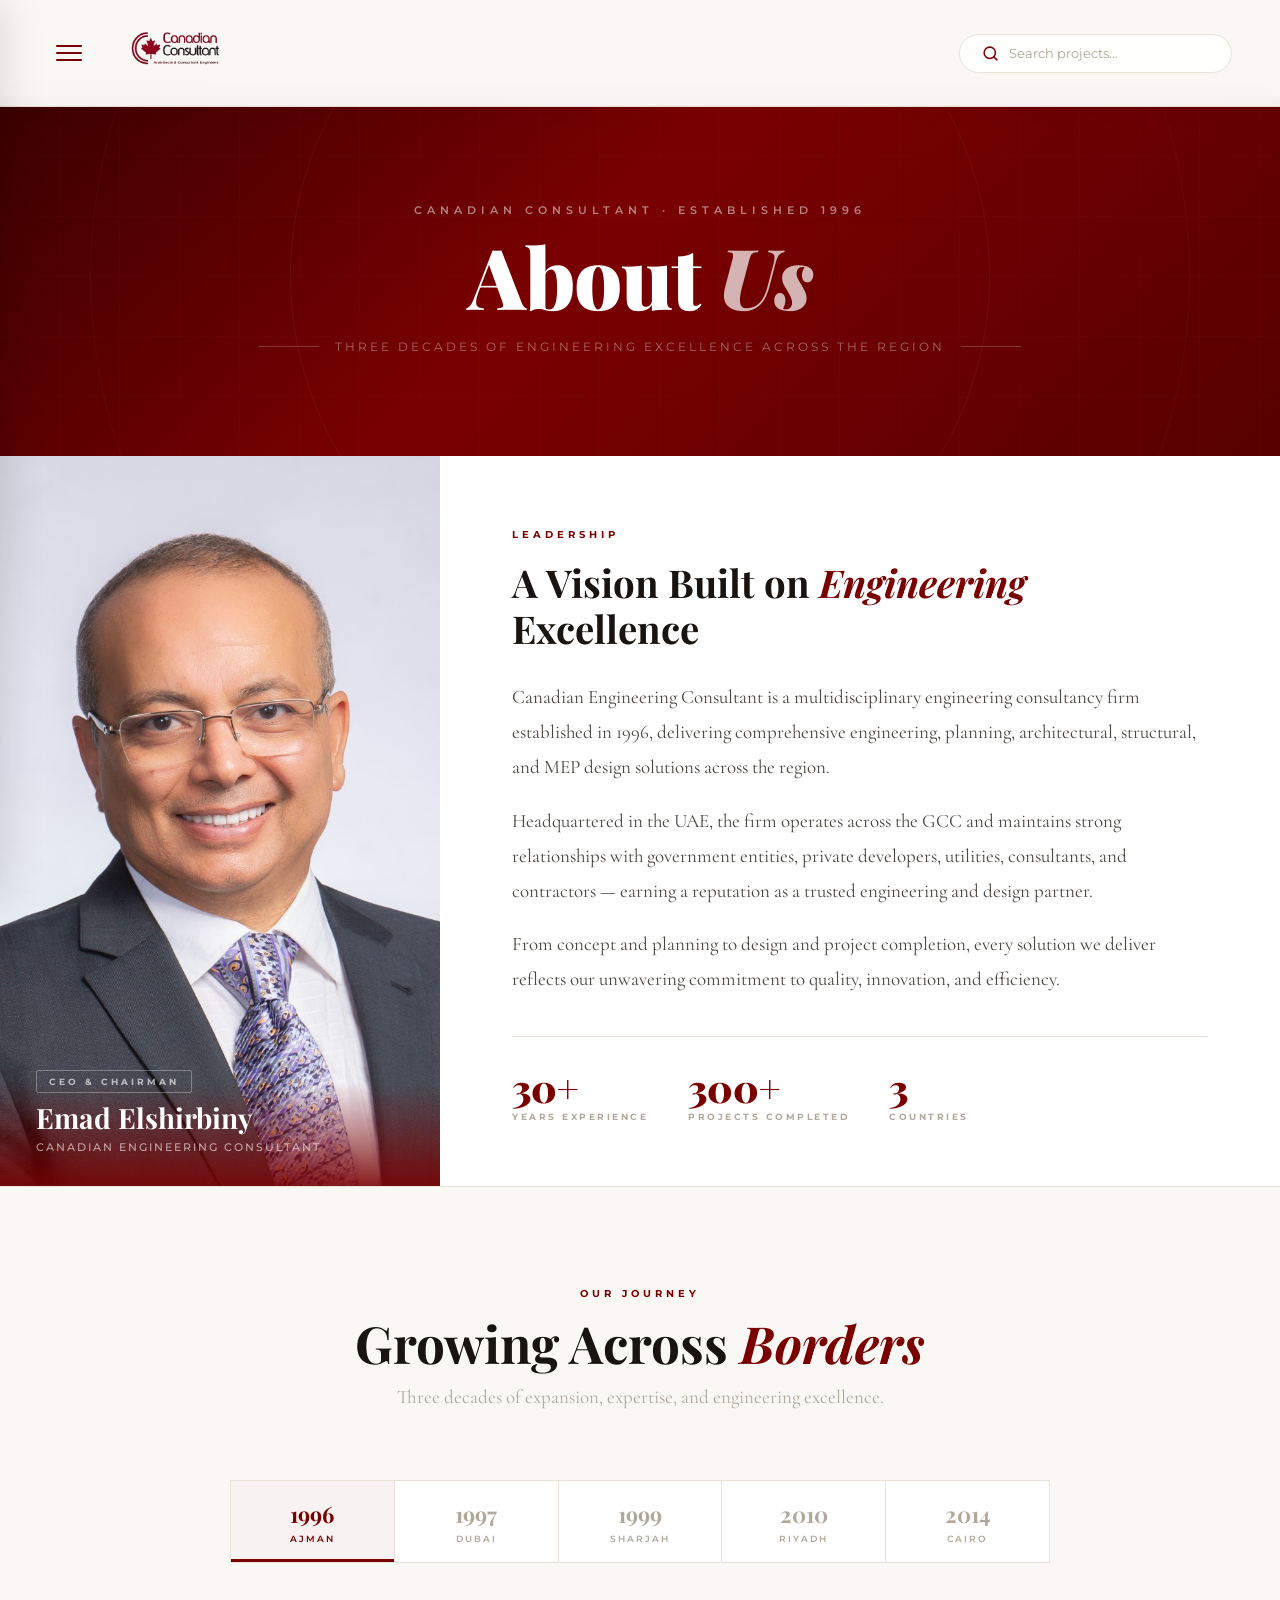
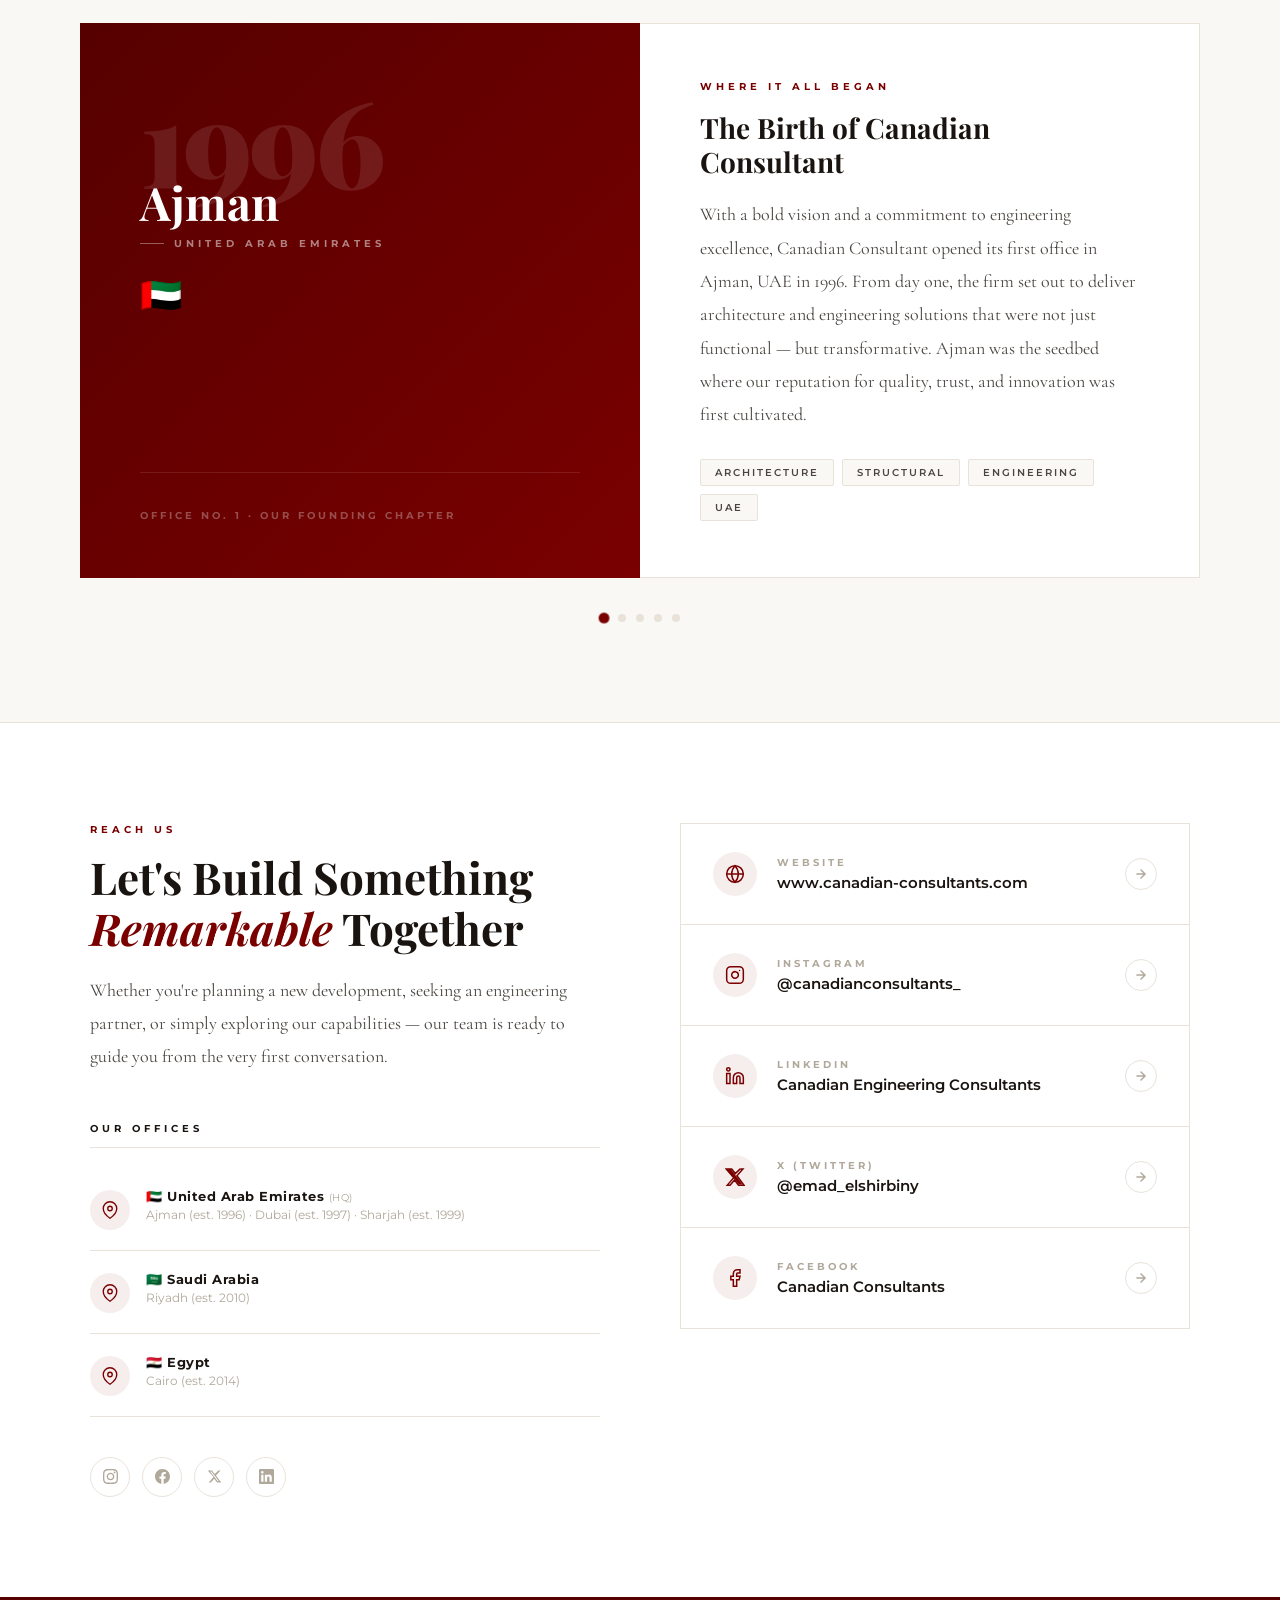
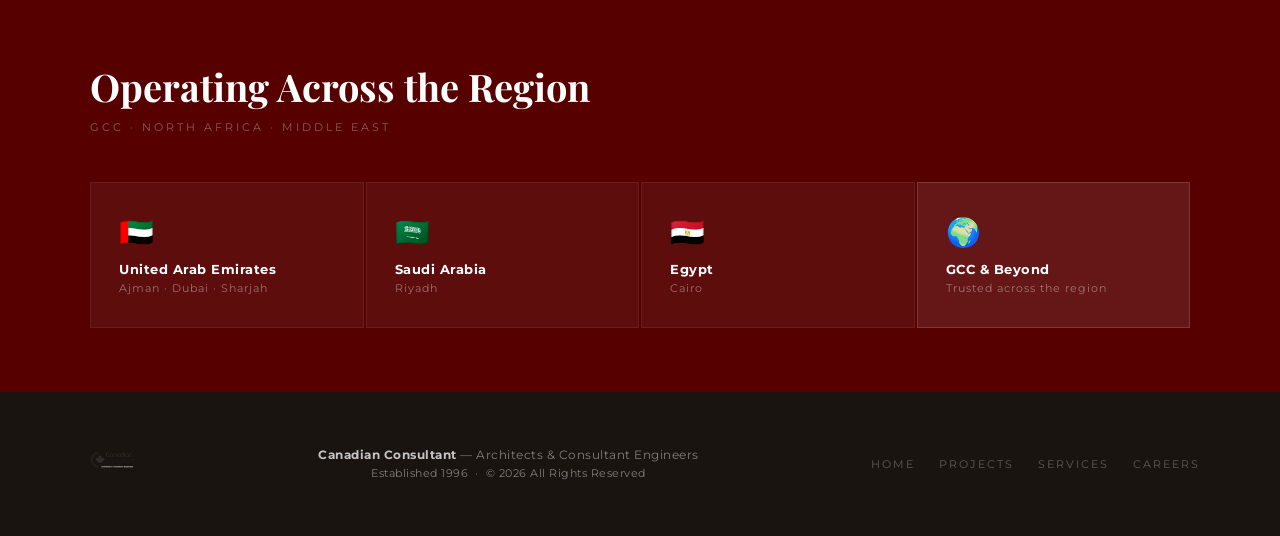
==== about-us.html @ 8f72e314 "Add files via upload" ====
<!DOCTYPE html>
<html lang="en">
<head>
  <meta charset="UTF-8">
  <meta name="viewport" content="width=device-width, initial-scale=1.0">
  <title>About Us – Canadian Consultant</title>
  <link rel="icon" type="image/png" href="images/logo.png">
  <link href="https://fonts.googleapis.com/css2?family=Playfair+Display:ital,wght@0,400;0,600;0,700;0,900;1,400;1,700&family=Cormorant+Garamond:wght@300;400;500;600&family=Montserrat:wght@300;400;500;600;700&display=swap" rel="stylesheet">
  <link rel="stylesheet" href="css/about-us.css">
</head>
<body>

<!-- SIDEBAR OVERLAY -->
<div class="sidebar-overlay" id="sidebarOverlay" onclick="closeSidebar()"></div>

<!-- SIDEBAR -->
<aside class="sidebar" id="sidebar">
  <ul class="sidebar-menu">
    <li><a href="#">Home <svg viewBox="0 0 24 24"><path d="M5 12h14M12 5l7 7-7 7"/></svg></a></li>
    <li><a href="https://www.canadian-consultants.com/about-us" target="_blank" rel="noopener">About Us <svg viewBox="0 0 24 24"><path d="M5 12h14M12 5l7 7-7 7"/></svg></a></li>
    <li><a href="https://www.canadian-consultants.com/meet-our-heroes" target="_blank" rel="noopener">Meet Our Heroes <svg viewBox="0 0 24 24"><path d="M5 12h14M12 5l7 7-7 7"/></svg></a></li>
    <li><a href="https://www.canadian-consultants.com/projects" target="_blank" rel="noopener">Projects <svg viewBox="0 0 24 24"><path d="M5 12h14M12 5l7 7-7 7"/></svg></a></li>
    <li><a href="https://www.canadian-consultants.com/services" target="_blank" rel="noopener">Services <svg viewBox="0 0 24 24"><path d="M5 12h14M12 5l7 7-7 7"/></svg></a></li>
    <li><a href="#" class="active">Contact Us <svg viewBox="0 0 24 24"><path d="M5 12h14M12 5l7 7-7 7"/></svg></a></li>
    <li><a href="https://www.canadian-consultants.com/careers" target="_blank" rel="noopener">Careers <svg viewBox="0 0 24 24"><path d="M5 12h14M12 5l7 7-7 7"/></svg></a></li>
  </ul>
  <div class="sidebar-logo">
    <img src="images/logo.png" alt="Canadian Consultant">
  </div>
</aside>

<!-- NAV -->
<nav>
  <div class="nav-left">
    <button class="menu-btn" id="menuBtn" onclick="toggleSidebar()" aria-label="Open menu">
      <span></span><span></span><span></span>
    </button>
    <div class="nav-logo">
      <img src="images/logo.png" alt="Canadian Consultant">
    </div>
  </div>
  <div class="nav-search">
    <svg viewBox="0 0 24 24" stroke-linejoin="round">
      <circle cx="11" cy="11" r="8"/><path d="m21 21-4.35-4.35"/>
    </svg>
    <input type="text" placeholder="Search projects...">
  </div>
</nav>

<!-- HERO -->
<section class="page-hero">
  <div class="page-hero-bg"></div>
  <div class="hero-grid"></div>
  <div class="page-hero-content">
    <span class="hero-eyebrow">Canadian Consultant · Established 1996</span>
    <h1 class="hero-title">About <em>Us</em></h1>
    <div class="hero-rule">
      <span></span>
      <p>Three decades of engineering excellence across the region</p>
      <span></span>
    </div>
  </div>
</section>

<!-- CEO SECTION -->
<section class="ceo-section">
  <div class="ceo-photo-wrap">
    <img src="images/ceo.jpg" alt="Emad Elshirbiny – CEO & Chairman">
    <div class="ceo-photo-overlay">
      <div class="ceo-badge">CEO &amp; Chairman</div>
      <div class="ceo-photo-name">Emad Elshirbiny</div>
      <div class="ceo-photo-role">Canadian Engineering Consultant</div>
    </div>
  </div>
  <div class="ceo-content reveal">
    <span class="section-tag">Leadership</span>
    <h2 class="ceo-heading">A Vision Built on <em>Engineering</em> Excellence</h2>
    <div class="ceo-body">
      <p>Canadian Engineering Consultant is a multidisciplinary engineering consultancy firm established in 1996, delivering comprehensive engineering, planning, architectural, structural, and MEP design solutions across the region.</p>
      <p>Headquartered in the UAE, the firm operates across the GCC and maintains strong relationships with government entities, private developers, utilities, consultants, and contractors — earning a reputation as a trusted engineering and design partner.</p>
      <p>From concept and planning to design and project completion, every solution we deliver reflects our unwavering commitment to quality, innovation, and efficiency.</p>
    </div>
    <div class="ceo-stats">
      <div class="ceo-stat">
        <div class="ceo-stat-num">30+</div>
        <div class="ceo-stat-lbl">Years Experience</div>
      </div>
      <div class="ceo-stat">
        <div class="ceo-stat-num">300+</div>
        <div class="ceo-stat-lbl">Projects Completed</div>
      </div>
      <div class="ceo-stat">
        <div class="ceo-stat-num">3</div>
        <div class="ceo-stat-lbl">Countries</div>
      </div>
    </div>
  </div>
</section>

<!-- TIMELINE -->
<section class="timeline-section">
  <div class="timeline-header reveal">
    <span class="timeline-tag">Our Journey</span>
    <h2 class="timeline-title">Growing Across <em>Borders</em></h2>
    <p class="timeline-sub">Three decades of expansion, expertise, and engineering excellence.</p>
  </div>

  <div class="timeline-tabs reveal">
    <button class="tl-tab active" onclick="switchTab(0)">
      1996<span class="tl-tab-city">Ajman</span>
    </button>
    <button class="tl-tab" onclick="switchTab(1)">
      1997<span class="tl-tab-city">Dubai</span>
    </button>
    <button class="tl-tab" onclick="switchTab(2)">
      1999<span class="tl-tab-city">Sharjah</span>
    </button>
    <button class="tl-tab" onclick="switchTab(3)">
      2010<span class="tl-tab-city">Riyadh</span>
    </button>
    <button class="tl-tab" onclick="switchTab(4)">
      2014<span class="tl-tab-city">Cairo</span>
    </button>
  </div>

  <div class="tl-panels">

    <!-- 1996 Ajman -->
    <div class="tl-panel active">
      <div class="tl-panel-left">
        <div class="tl-year-big">1996</div>
        <div class="tl-city-name">Ajman</div>
        <div class="tl-country-tag">United Arab Emirates</div>
        <div class="tl-flag">🇦🇪</div>
        <div class="tl-milestone">Office No. 1 · Our Founding Chapter</div>
      </div>
      <div class="tl-panel-right">
        <div class="tl-event-label">Where It All Began</div>
        <div class="tl-event-title">The Birth of Canadian Consultant</div>
        <div class="tl-event-body">With a bold vision and a commitment to engineering excellence, Canadian Consultant opened its first office in Ajman, UAE in 1996. From day one, the firm set out to deliver architecture and engineering solutions that were not just functional — but transformative. Ajman was the seedbed where our reputation for quality, trust, and innovation was first cultivated.</div>
        <div class="tl-chips">
          <span class="tl-chip">Architecture</span>
          <span class="tl-chip">Structural</span>
          <span class="tl-chip">Engineering</span>
          <span class="tl-chip">UAE</span>
        </div>
      </div>
    </div>

    <!-- 1997 Dubai -->
    <div class="tl-panel">
      <div class="tl-panel-left">
        <div class="tl-year-big">1997</div>
        <div class="tl-city-name">Dubai</div>
        <div class="tl-country-tag">United Arab Emirates</div>
        <div class="tl-flag">🇦🇪</div>
        <div class="tl-milestone">Office No. 2 · The Global Stage</div>
      </div>
      <div class="tl-panel-right">
        <div class="tl-event-label">First Expansion</div>
        <div class="tl-event-title">Stepping into the World's Most Ambitious City</div>
        <div class="tl-event-body">Just one year after our founding, Canadian Consultant established a presence in Dubai — the most dynamic and fastest-growing city in the world. This strategic move placed us at the heart of the UAE's construction boom, allowing us to take on landmark projects and forge partnerships with the region's leading developers and government authorities.</div>
        <div class="tl-chips">
          <span class="tl-chip">MEP Design</span>
          <span class="tl-chip">Urban Planning</span>
          <span class="tl-chip">Development</span>
        </div>
      </div>
    </div>

    <!-- 1999 Sharjah -->
    <div class="tl-panel">
      <div class="tl-panel-left">
        <div class="tl-year-big">1999</div>
        <div class="tl-city-name">Sharjah</div>
        <div class="tl-country-tag">United Arab Emirates</div>
        <div class="tl-flag">🇦🇪</div>
        <div class="tl-milestone">Office No. 3 · The Cultural Capital</div>
      </div>
      <div class="tl-panel-right">
        <div class="tl-event-label">Deepening UAE Roots</div>
        <div class="tl-event-title">Completing Our UAE Triangle</div>
        <div class="tl-event-body">With our Sharjah office, Canadian Consultant completed a powerful footprint across the three core UAE emirates. Known as the cultural capital of the Arab world, Sharjah gave us access to a diverse portfolio of civic, cultural, and residential projects. Our three UAE offices worked in synergy, creating an integrated network capable of handling projects of any scale.</div>
        <div class="tl-chips">
          <span class="tl-chip">Civic Projects</span>
          <span class="tl-chip">Residential</span>
          <span class="tl-chip">Cultural</span>
        </div>
      </div>
    </div>

    <!-- 2010 Riyadh -->
    <div class="tl-panel">
      <div class="tl-panel-left">
        <div class="tl-year-big">2010</div>
        <div class="tl-city-name">Riyadh</div>
        <div class="tl-country-tag">Saudi Arabia</div>
        <div class="tl-flag">🇸🇦</div>
        <div class="tl-milestone">Office No. 4 · The GCC Leap</div>
      </div>
      <div class="tl-panel-right">
        <div class="tl-event-label">Regional Expansion</div>
        <div class="tl-event-title">Taking Our Expertise to the Kingdom</div>
        <div class="tl-event-body">After over a decade of proven excellence in the UAE, Canadian Consultant expanded into the Kingdom of Saudi Arabia with an office in Riyadh. Saudi Arabia's Vision 2030 and its extraordinary infrastructure investment created the ideal environment for our expertise. Our Riyadh office became a hub for large-scale masterplanning, government facilities, and mixed-use developments across the Kingdom.</div>
        <div class="tl-chips">
          <span class="tl-chip">Masterplanning</span>
          <span class="tl-chip">Government</span>
          <span class="tl-chip">Vision 2030</span>
          <span class="tl-chip">KSA</span>
        </div>
      </div>
    </div>

    <!-- 2014 Cairo -->
    <div class="tl-panel">
      <div class="tl-panel-left">
        <div class="tl-year-big">2014</div>
        <div class="tl-city-name">Cairo</div>
        <div class="tl-country-tag">Egypt</div>
        <div class="tl-flag">🇪🇬</div>
        <div class="tl-milestone">Office No. 5 · North Africa</div>
      </div>
      <div class="tl-panel-right">
        <div class="tl-event-label">Crossing into North Africa</div>
        <div class="tl-event-title">Bringing World-Class Engineering to Cairo</div>
        <div class="tl-event-body">Our Cairo office marked a significant milestone — Canadian Consultant's first presence outside the GCC. Egypt, with its rich heritage and rapidly modernising economy, offered exciting opportunities across housing, infrastructure, and mixed-use development. Cairo connected us to a talented pool of engineers and architects, strengthening our capacity and enriching the diversity of our creative output.</div>
        <div class="tl-chips">
          <span class="tl-chip">Infrastructure</span>
          <span class="tl-chip">Housing</span>
          <span class="tl-chip">Mixed-Use</span>
          <span class="tl-chip">Egypt</span>
        </div>
      </div>
    </div>

  </div>

  <div class="tl-nav">
    <button class="tl-dot active" onclick="switchTab(0)" aria-label="1996 Ajman"></button>
    <button class="tl-dot" onclick="switchTab(1)" aria-label="1997 Dubai"></button>
    <button class="tl-dot" onclick="switchTab(2)" aria-label="1999 Sharjah"></button>
    <button class="tl-dot" onclick="switchTab(3)" aria-label="2010 Riyadh"></button>
    <button class="tl-dot" onclick="switchTab(4)" aria-label="2014 Cairo"></button>
  </div>
</section>

<!-- CONTACT SECTION -->
<section class="contact-section">
  <div class="contact-inner">

    <div class="contact-info reveal">
      <span class="contact-tag">Reach Us</span>
      <h2 class="contact-heading">Let's Build Something <em>Remarkable</em> Together</h2>
      <p class="contact-intro">Whether you're planning a new development, seeking an engineering partner, or simply exploring our capabilities — our team is ready to guide you from the very first conversation.</p>

      <div class="offices-title">Our Offices</div>

      <div class="office-item">
        <div class="office-icon">
          <svg viewBox="0 0 24 24"><path d="M21 10c0 7-9 13-9 13s-9-6-9-13a9 9 0 0 1 18 0z"/><circle cx="12" cy="10" r="3"/></svg>
        </div>
        <div>
          <div class="office-country">🇦🇪 United Arab Emirates <span style="font-size:10px;color:var(--gray-mid);font-weight:400;">(HQ)</span></div>
          <div class="office-cities">Ajman (est. 1996) · Dubai (est. 1997) · Sharjah (est. 1999)</div>
        </div>
      </div>

      <div class="office-item">
        <div class="office-icon">
          <svg viewBox="0 0 24 24"><path d="M21 10c0 7-9 13-9 13s-9-6-9-13a9 9 0 0 1 18 0z"/><circle cx="12" cy="10" r="3"/></svg>
        </div>
        <div>
          <div class="office-country">🇸🇦 Saudi Arabia</div>
          <div class="office-cities">Riyadh (est. 2010)</div>
        </div>
      </div>

      <div class="office-item">
        <div class="office-icon">
          <svg viewBox="0 0 24 24"><path d="M21 10c0 7-9 13-9 13s-9-6-9-13a9 9 0 0 1 18 0z"/><circle cx="12" cy="10" r="3"/></svg>
        </div>
        <div>
          <div class="office-country">🇪🇬 Egypt</div>
          <div class="office-cities">Cairo (est. 2014)</div>
        </div>
      </div>

      <div class="contact-socials">
        <a class="soc-btn" href="https://www.instagram.com/canadianconsultants_" target="_blank" rel="noopener" aria-label="Instagram">
          <svg viewBox="0 0 24 24"><path d="M12 2.163c3.204 0 3.584.012 4.85.07 3.252.148 4.771 1.691 4.919 4.919.058 1.265.069 1.645.069 4.849 0 3.205-.012 3.584-.069 4.849-.149 3.225-1.664 4.771-4.919 4.919-1.266.058-1.644.07-4.85.07-3.204 0-3.584-.012-4.849-.07-3.26-.149-4.771-1.699-4.919-4.92-.058-1.265-.07-1.644-.07-4.849 0-3.204.013-3.583.07-4.849.149-3.227 1.664-4.771 4.919-4.919 1.266-.057 1.645-.069 4.849-.069zm0-2.163c-3.259 0-3.667.014-4.947.072-4.358.2-6.78 2.618-6.98 6.98-.059 1.281-.073 1.689-.073 4.948 0 3.259.014 3.668.072 4.948.2 4.358 2.618 6.78 6.98 6.98 1.281.058 1.689.072 4.948.072 3.259 0 3.668-.014 4.948-.072 4.354-.2 6.782-2.618 6.979-6.98.059-1.28.073-1.689.073-4.948 0-3.259-.014-3.667-.072-4.947-.196-4.354-2.617-6.78-6.979-6.98-1.281-.059-1.69-.073-4.949-.073zm0 5.838c-3.403 0-6.162 2.759-6.162 6.162s2.759 6.163 6.162 6.163 6.162-2.759 6.162-6.163c0-3.403-2.759-6.162-6.162-6.162zm0 10.162c-2.209 0-4-1.79-4-4 0-2.209 1.791-4 4-4s4 1.791 4 4c0 2.21-1.791 4-4 4zm6.406-11.845c-.796 0-1.441.645-1.441 1.44s.645 1.44 1.441 1.44c.795 0 1.439-.645 1.439-1.44s-.644-1.44-1.439-1.44z"/></svg>
        </a>
        <a class="soc-btn" href="https://www.facebook.com/share/1GUWWhjhip/" target="_blank" rel="noopener" aria-label="Facebook">
          <svg viewBox="0 0 24 24"><path d="M24 12.073c0-6.627-5.373-12-12-12s-12 5.373-12 12c0 5.99 4.388 10.954 10.125 11.854v-8.385H7.078v-3.47h3.047V9.43c0-3.007 1.792-4.669 4.533-4.669 1.312 0 2.686.235 2.686.235v2.953H15.83c-1.491 0-1.956.925-1.956 1.874v2.25h3.328l-.532 3.47h-2.796v8.385C19.612 23.027 24 18.062 24 12.073z"/></svg>
        </a>
        <a class="soc-btn" href="https://x.com/emad_elshirbiny" target="_blank" rel="noopener" aria-label="X">
          <svg viewBox="0 0 24 24"><path d="M18.244 2.25h3.308l-7.227 8.26 8.502 11.24H16.17l-4.714-6.231-5.401 6.231H2.744l7.73-8.835L1.254 2.25H8.08l4.26 5.632 5.905-5.632zm-1.161 17.52h1.833L7.084 4.126H5.117z"/></svg>
        </a>
        <a class="soc-btn" href="https://www.linkedin.com/company/canadian-engineering-consultants" target="_blank" rel="noopener" aria-label="LinkedIn">
          <svg viewBox="0 0 24 24"><path d="M20.447 20.452h-3.554v-5.569c0-1.328-.027-3.037-1.852-3.037-1.853 0-2.136 1.445-2.136 2.939v5.667H9.351V9h3.414v1.561h.046c.477-.9 1.637-1.85 3.37-1.85 3.601 0 4.267 2.37 4.267 5.455v6.286zM5.337 7.433c-1.144 0-2.063-.926-2.063-2.065 0-1.138.92-2.063 2.063-2.063 1.14 0 2.064.925 2.064 2.063 0 1.139-.925 2.065-2.064 2.065zm1.782 13.019H3.555V9h3.564v11.452zM22.225 0H1.771C.792 0 0 .774 0 1.729v20.542C0 23.227.792 24 1.771 24h20.451C23.2 24 24 23.227 24 22.271V1.729C24 .774 23.2 0 22.222 0h.003z"/></svg>
        </a>
      </div>
    </div>

    <!-- Direct Contact Links -->
    <div class="reveal">
      <div class="contact-direct">
        <a class="direct-item" href="https://www.canadian-consultants.com" target="_blank" rel="noopener">
          <div class="direct-icon">
            <svg viewBox="0 0 24 24"><circle cx="12" cy="12" r="10"/><path d="M2 12h20M12 2a15.3 15.3 0 0 1 4 10 15.3 15.3 0 0 1-4 10 15.3 15.3 0 0 1-4-10 15.3 15.3 0 0 1 4-10z"/></svg>
          </div>
          <div>
            <div class="direct-label">Website</div>
            <div class="direct-value">www.canadian-consultants.com</div>
          </div>
          <div class="direct-arrow"><svg viewBox="0 0 24 24"><path d="M5 12h14M12 5l7 7-7 7"/></svg></div>
        </a>
        <a class="direct-item" href="https://www.instagram.com/canadianconsultants_" target="_blank" rel="noopener">
          <div class="direct-icon">
            <svg viewBox="0 0 24 24"><rect x="2" y="2" width="20" height="20" rx="5" ry="5"/><path d="M16 11.37A4 4 0 1 1 12.63 8 4 4 0 0 1 16 11.37z"/><line x1="17.5" y1="6.5" x2="17.51" y2="6.5"/></svg>
          </div>
          <div>
            <div class="direct-label">Instagram</div>
            <div class="direct-value">@canadianconsultants_</div>
          </div>
          <div class="direct-arrow"><svg viewBox="0 0 24 24"><path d="M5 12h14M12 5l7 7-7 7"/></svg></div>
        </a>
        <a class="direct-item" href="https://www.linkedin.com/company/canadian-engineering-consultants" target="_blank" rel="noopener">
          <div class="direct-icon">
            <svg viewBox="0 0 24 24"><path d="M16 8a6 6 0 0 1 6 6v7h-4v-7a2 2 0 0 0-2-2 2 2 0 0 0-2 2v7h-4v-7a6 6 0 0 1 6-6z"/><rect x="2" y="9" width="4" height="12"/><circle cx="4" cy="4" r="2"/></svg>
          </div>
          <div>
            <div class="direct-label">LinkedIn</div>
            <div class="direct-value">Canadian Engineering Consultants</div>
          </div>
          <div class="direct-arrow"><svg viewBox="0 0 24 24"><path d="M5 12h14M12 5l7 7-7 7"/></svg></div>
        </a>
        <a class="direct-item" href="https://x.com/emad_elshirbiny" target="_blank" rel="noopener">
          <div class="direct-icon">
            <svg viewBox="0 0 24 24"><path d="M18.244 2.25h3.308l-7.227 8.26 8.502 11.24H16.17l-4.714-6.231-5.401 6.231H2.744l7.73-8.835L1.254 2.25H8.08l4.26 5.632 5.905-5.632zm-1.161 17.52h1.833L7.084 4.126H5.117z"/></svg>
          </div>
          <div>
            <div class="direct-label">X (Twitter)</div>
            <div class="direct-value">@emad_elshirbiny</div>
          </div>
          <div class="direct-arrow"><svg viewBox="0 0 24 24"><path d="M5 12h14M12 5l7 7-7 7"/></svg></div>
        </a>
        <a class="direct-item" href="https://www.facebook.com/share/1GUWWhjhip/" target="_blank" rel="noopener">
          <div class="direct-icon">
            <svg viewBox="0 0 24 24"><path d="M18 2h-3a5 5 0 0 0-5 5v3H7v4h3v8h4v-8h3l1-4h-4V7a1 1 0 0 1 1-1h3z"/></svg>
          </div>
          <div>
            <div class="direct-label">Facebook</div>
            <div class="direct-value">Canadian Consultants</div>
          </div>
          <div class="direct-arrow"><svg viewBox="0 0 24 24"><path d="M5 12h14M12 5l7 7-7 7"/></svg></div>
        </a>
      </div>
    </div>

  </div>
</section>

<!-- LOCATIONS BAR -->
<section class="locations-bar">
  <div class="loc-inner">
    <h3 class="loc-heading reveal">Operating Across the Region</h3>
    <p class="loc-sub reveal">GCC · North Africa · Middle East</p>
    <div class="loc-grid reveal">
      <div class="loc-card">
        <div class="loc-flag">🇦🇪</div>
        <div class="loc-country">United Arab Emirates</div>
        <div class="loc-city">Ajman · Dubai · Sharjah</div>
      </div>
      <div class="loc-card">
        <div class="loc-flag">🇸🇦</div>
        <div class="loc-country">Saudi Arabia</div>
        <div class="loc-city">Riyadh</div>
      </div>
      <div class="loc-card">
        <div class="loc-flag">🇪🇬</div>
        <div class="loc-country">Egypt</div>
        <div class="loc-city">Cairo</div>
      </div>
      <div class="loc-card" style="background:rgba(255,255,255,0.09);border-color:rgba(255,255,255,0.14);">
        <div class="loc-flag">🌍</div>
        <div class="loc-country">GCC &amp; Beyond</div>
        <div class="loc-city">Trusted across the region</div>
      </div>
    </div>
  </div>
</section>

<!-- FOOTER -->
<footer>
  <div class="footer-logo">
    <img src="images/logo.png" alt="Canadian Consultant">
  </div>
  <div class="footer-copy">
    <strong>Canadian Consultant</strong> — Architects &amp; Consultant Engineers<br>
    <span style="font-size:11px;margin-top:4px;display:block;">Established 1996 &nbsp;·&nbsp; © 2026 All Rights Reserved</span>
  </div>
  <div class="footer-links">
    <a href="#">Home</a>
    <a href="#">Projects</a>
    <a href="#">Services</a>
    <a href="#">Careers</a>
  </div>
</footer>

<script src="js/about-us.js"></script>
</body>
</html>
---- css/about-us.css ----
/* ============================================
   CANADIAN CONSULTANT — CONTACT PAGE STYLES
   ============================================ */

:root {
  --crimson: #7A0000;
  --crimson-light: #9a1010;
  --crimson-dark: #560000;
  --white: #ffffff;
  --off-white: #faf8f5;
  --gray-light: #e8e2d9;
  --gray-mid: #b0a89a;
  --gray-dark: #4a4540;
  --text: #1a1410;
  --nav-height: 96px;
}

*, *::before, *::after { margin: 0; padding: 0; box-sizing: border-box; }
html { scroll-behavior: smooth; }
body {
  font-family: 'Montserrat', sans-serif;
  background: var(--off-white);
  color: var(--text);
  overflow-x: hidden;
}

/* ── NAV ── */
nav {
  position: fixed; top: 0; left: 0; right: 0; z-index: 200;
  display: flex; align-items: center; justify-content: space-between;
  padding: 8px 48px;
  background: rgba(250,248,245,0.97);
  backdrop-filter: blur(16px);
  border-bottom: 1px solid rgba(122,0,0,0.10);
  box-shadow: 0 2px 24px rgba(0,0,0,0.04);
  min-height: var(--nav-height);
}

.nav-left { display: flex; align-items: center; gap: 20px; }

.nav-logo img {
  height: 90px;
  width: auto;
  object-fit: contain;
  display: block;
}

.menu-btn {
  background: none; border: none; cursor: pointer;
  display: flex; flex-direction: column; justify-content: center;
  gap: 5px; padding: 8px; border-radius: 4px;
  transition: background .2s;
  flex-shrink: 0;
}
.menu-btn:hover { background: rgba(122,0,0,0.06); }
.menu-btn span {
  display: block; width: 26px; height: 2px;
  background: var(--crimson); border-radius: 2px;
  transition: transform .3s, opacity .3s;
}
.menu-btn.open span:nth-child(1) { transform: translateY(7px) rotate(45deg); }
.menu-btn.open span:nth-child(2) { opacity: 0; }
.menu-btn.open span:nth-child(3) { transform: translateY(-7px) rotate(-45deg); }

/* Search bar */
.nav-search {
  display: flex; align-items: center; gap: 10px;
  border: 1.5px solid var(--gray-light); border-radius: 50px;
  padding: 10px 22px;
  background: rgba(255,255,255,0.8);
  transition: border-color .2s, box-shadow .2s;
}
.nav-search:focus-within {
  border-color: rgba(122,0,0,0.4);
  box-shadow: 0 0 0 3px rgba(122,0,0,0.07);
}
.nav-search svg {
  width: 17px; height: 17px;
  stroke: var(--crimson); fill: none;
  stroke-width: 2.2; stroke-linecap: round; flex-shrink: 0;
}
.nav-search input {
  border: none; outline: none; background: transparent;
  font-family: 'Montserrat', sans-serif;
  font-size: 13px; color: var(--gray-dark); width: 200px;
}
.nav-search input::placeholder { color: var(--gray-mid); }

/* ── SIDEBAR ── */
.sidebar-overlay {
  position: fixed; inset: 0; z-index: 240;
  background: rgba(0,0,0,0.35);
  opacity: 0; pointer-events: none; transition: opacity .3s;
}
.sidebar-overlay.open { opacity: 1; pointer-events: all; }

.sidebar {
  position: fixed; top: 0; left: 0; bottom: 0; width: 320px; z-index: 250;
  background: var(--white);
  box-shadow: 4px 0 40px rgba(0,0,0,0.12);
  transform: translateX(-100%);
  transition: transform .4s cubic-bezier(.4,0,.2,1);
  display: flex; flex-direction: column;
  padding: 110px 0 40px;
  border-right: 3px solid var(--crimson);
}
.sidebar.open { transform: translateX(0); }

.sidebar-menu { list-style: none; flex: 1; }
.sidebar-menu li { border-bottom: 1px solid var(--gray-light); }
.sidebar-menu a {
  display: flex; align-items: center; justify-content: space-between;
  padding: 18px 36px;
  font-family: 'Montserrat', sans-serif;
  font-size: 13px; font-weight: 600; letter-spacing: 2px;
  text-transform: uppercase; color: var(--text);
  text-decoration: none;
  transition: background .2s, color .2s, padding-left .25s;
}
.sidebar-menu a:hover { background: rgba(122,0,0,0.04); color: var(--crimson); padding-left: 44px; }
.sidebar-menu a svg { width: 14px; height: 14px; stroke: var(--crimson); fill: none; stroke-width: 2.2; stroke-linecap: round; opacity: .5; transition: opacity .2s, transform .2s; }
.sidebar-menu a:hover svg { opacity: 1; transform: translateX(4px); }
.sidebar-menu a.active { color: var(--crimson); background: rgba(122,0,0,0.05); border-left: 3px solid var(--crimson); padding-left: 33px; font-weight: 700; }

.sidebar-logo { padding: 32px 36px 0; border-top: 1px solid var(--gray-light); margin-top: auto; }
.sidebar-logo img { height: 48px; opacity: .5; }

/* ── HERO ── */
.page-hero {
  margin-top: var(--nav-height);
  position: relative; height: 360px;
  display: flex; align-items: center; justify-content: center;
  overflow: hidden;
}
.page-hero-bg {
  position: absolute; inset: 0;
  background: linear-gradient(135deg, #3a0000 0%, #7a0000 45%, #560000 100%);
}
.page-hero-bg::before {
  content: ''; position: absolute;
  width: 700px; height: 700px; border-radius: 50%;
  border: 1px solid rgba(255,255,255,0.05);
  top: 50%; left: 50%; transform: translate(-50%,-50%);
}
.page-hero-bg::after {
  content: ''; position: absolute;
  width: 1100px; height: 1100px; border-radius: 50%;
  border: 1px solid rgba(255,255,255,0.03);
  top: 50%; left: 50%; transform: translate(-50%,-50%);
}
.hero-grid {
  position: absolute; inset: 0;
  background-image:
    repeating-linear-gradient(0deg, transparent, transparent 59px, rgba(255,255,255,0.025) 60px),
    repeating-linear-gradient(90deg, transparent, transparent 59px, rgba(255,255,255,0.025) 60px);
}
.page-hero-content { position: relative; z-index: 2; text-align: center; padding: 0 24px; }

.hero-eyebrow {
  display: inline-block;
  font-size: 11px; font-weight: 600; letter-spacing: 5px;
  text-transform: uppercase; color: rgba(255,255,255,0.5);
  margin-bottom: 16px;
  animation: fadeUp .7s ease both;
}
.hero-title {
  font-family: 'Playfair Display', serif;
  font-size: clamp(46px, 7vw, 84px); font-weight: 900;
  color: white; line-height: 1; letter-spacing: -1px;
  animation: fadeUp .8s .1s ease both;
}
.hero-title em { font-style: italic; color: rgba(255,255,255,0.7); }

.hero-rule {
  display: flex; align-items: center; gap: 16px;
  justify-content: center; margin-top: 22px;
  animation: fadeUp .8s .2s ease both;
}
.hero-rule span { display: block; height: 1px; width: 60px; background: rgba(255,255,255,0.22); }
.hero-rule p { font-size: 12px; letter-spacing: 3px; text-transform: uppercase; color: rgba(255,255,255,0.4); }

/* ── CEO SECTION ── */
.ceo-section {
  background: var(--white);
  display: grid; grid-template-columns: 440px 1fr;
  min-height: 520px;
  border-bottom: 1px solid var(--gray-light);
}
.ceo-photo-wrap {
  position: relative; overflow: hidden;
  background: linear-gradient(160deg, #e8e4de, #d0cbc3);
}
.ceo-photo-wrap img {
  width: 100%; height: 100%;
  object-fit: cover; object-position: top center;
  display: block;
}
.ceo-photo-overlay {
  position: absolute; bottom: 0; left: 0; right: 0;
  background: linear-gradient(to top, rgba(122,0,0,0.88) 0%, transparent 65%);
  padding: 44px 36px 32px;
}
.ceo-badge {
  display: inline-block;
  font-size: 9px; font-weight: 700; letter-spacing: 3px; text-transform: uppercase;
  color: rgba(255,255,255,0.65);
  border: 1px solid rgba(255,255,255,0.3);
  padding: 5px 12px; border-radius: 2px; margin-bottom: 10px;
}
.ceo-photo-name {
  font-family: 'Playfair Display', serif;
  font-size: 28px; font-weight: 700; color: white; line-height: 1.1;
}
.ceo-photo-role {
  font-size: 11px; font-weight: 500; letter-spacing: 2px;
  text-transform: uppercase; color: rgba(255,255,255,0.6); margin-top: 6px;
}

.ceo-content {
  padding: 72px 72px 64px;
  display: flex; flex-direction: column; justify-content: center;
}
.section-tag {
  font-size: 10px; font-weight: 700; letter-spacing: 4px;
  text-transform: uppercase; color: var(--crimson);
  display: block; margin-bottom: 18px;
}
.ceo-heading {
  font-family: 'Playfair Display', serif;
  font-size: clamp(26px, 3vw, 40px); font-weight: 700;
  color: var(--text); line-height: 1.2; margin-bottom: 28px;
}
.ceo-heading em { font-style: italic; color: var(--crimson); }

.ceo-body p {
  font-family: 'Cormorant Garamond', serif;
  font-size: 19px; line-height: 1.85; color: var(--gray-dark);
  margin-bottom: 18px;
}
.ceo-body p:last-child { margin-bottom: 0; }

.ceo-stats {
  display: flex; gap: 40px;
  margin-top: 40px; padding-top: 32px;
  border-top: 1px solid var(--gray-light);
}
.ceo-stat-num {
  font-family: 'Playfair Display', serif;
  font-size: 38px; font-weight: 900; color: var(--crimson); line-height: 1;
}
.ceo-stat-lbl {
  font-size: 9px; font-weight: 700; letter-spacing: 2.5px;
  text-transform: uppercase; color: var(--gray-mid); margin-top: 4px;
}

/* ── TIMELINE ── */
.timeline-section { padding: 100px 80px; background: var(--off-white); }

.timeline-header { text-align: center; margin-bottom: 72px; }
.timeline-tag {
  font-size: 10px; font-weight: 700; letter-spacing: 4px;
  text-transform: uppercase; color: var(--crimson);
  display: block; margin-bottom: 14px;
}
.timeline-title {
  font-family: 'Playfair Display', serif;
  font-size: clamp(30px, 4vw, 52px); font-weight: 700;
  color: var(--text); line-height: 1.15;
}
.timeline-title em { font-style: italic; color: var(--crimson); }
.timeline-sub {
  font-family: 'Cormorant Garamond', serif;
  font-size: 19px; color: var(--gray-mid); margin-top: 12px;
}

/* Year tabs */
.timeline-tabs {
  display: flex; justify-content: center;
  border: 1.5px solid var(--gray-light);
  background: var(--white);
  max-width: 820px;
  margin: 0 auto 60px;
  overflow: hidden;
}
.tl-tab {
  flex: 1; padding: 18px 12px;
  background: none; border: none; border-right: 1.5px solid var(--gray-light);
  cursor: pointer;
  font-family: 'Playfair Display', serif;
  font-size: 22px; font-weight: 700; color: var(--gray-mid);
  position: relative;
  transition: background .25s, color .25s;
  display: flex; flex-direction: column; align-items: center; gap: 4px;
}
.tl-tab:last-child { border-right: none; }
.tl-tab-city {
  font-family: 'Montserrat', sans-serif;
  font-size: 9px; font-weight: 600; letter-spacing: 2px;
  text-transform: uppercase; color: var(--gray-mid);
  transition: color .25s;
}
.tl-tab::after {
  content: ''; position: absolute; bottom: 0; left: 0; right: 0; height: 3px;
  background: var(--crimson); transform: scaleX(0); transition: transform .3s ease;
}
.tl-tab:hover { background: rgba(122,0,0,0.03); color: var(--crimson-light); }
.tl-tab:hover .tl-tab-city { color: var(--crimson-light); }
.tl-tab.active { background: rgba(122,0,0,0.05); color: var(--crimson); }
.tl-tab.active .tl-tab-city { color: var(--crimson); }
.tl-tab.active::after { transform: scaleX(1); }

/* Panels */
.tl-panels { position: relative; }
.tl-panel { display: none; animation: panelIn .45s ease both; }
.tl-panel.active { display: grid; grid-template-columns: 1fr 1fr; }

@keyframes panelIn {
  from { opacity: 0; transform: translateY(14px); }
  to   { opacity: 1; transform: translateY(0); }
}

.tl-panel-left {
  background: linear-gradient(135deg, var(--crimson-dark), var(--crimson));
  padding: 56px 60px;
  display: flex; flex-direction: column; justify-content: center;
}
.tl-year-big {
  font-family: 'Playfair Display', serif;
  font-size: clamp(72px, 10vw, 120px); font-weight: 900;
  color: rgba(255,255,255,0.10); line-height: 1;
  letter-spacing: -4px; margin-bottom: -20px;
}
.tl-city-name {
  font-family: 'Playfair Display', serif;
  font-size: clamp(30px, 4vw, 46px); font-weight: 700;
  color: white; line-height: 1;
}
.tl-country-tag {
  font-size: 10px; font-weight: 700; letter-spacing: 4px;
  text-transform: uppercase; color: rgba(255,255,255,0.5);
  margin-top: 12px;
  display: flex; align-items: center; gap: 10px;
}
.tl-country-tag::before {
  content: ''; display: block; width: 24px; height: 1px;
  background: rgba(255,255,255,0.35);
}
.tl-flag { font-size: 34px; margin-top: 24px; }
.tl-milestone {
  font-size: 10px; font-weight: 700; letter-spacing: 3px;
  text-transform: uppercase; color: rgba(255,255,255,0.3);
  margin-top: auto; padding-top: 36px;
  border-top: 1px solid rgba(255,255,255,0.1);
}

.tl-panel-right {
  background: var(--white);
  padding: 56px 60px;
  display: flex; flex-direction: column; justify-content: center;
  border: 1.5px solid var(--gray-light); border-left: none;
}
.tl-event-label {
  font-size: 10px; font-weight: 700; letter-spacing: 4px;
  text-transform: uppercase; color: var(--crimson); margin-bottom: 18px;
}
.tl-event-title {
  font-family: 'Playfair Display', serif;
  font-size: clamp(20px, 2.5vw, 28px); font-weight: 700;
  color: var(--text); line-height: 1.2; margin-bottom: 20px;
}
.tl-event-body {
  font-family: 'Cormorant Garamond', serif;
  font-size: 18px; line-height: 1.85; color: var(--gray-dark);
  margin-bottom: 28px;
}
.tl-chips { display: flex; flex-wrap: wrap; gap: 8px; }
.tl-chip {
  font-size: 10px; font-weight: 600; letter-spacing: 2px;
  text-transform: uppercase; padding: 6px 14px;
  background: var(--off-white); border: 1px solid var(--gray-light);
  color: var(--gray-dark); border-radius: 2px;
}

/* Dot nav */
.tl-nav { display: flex; justify-content: center; gap: 10px; margin-top: 36px; }
.tl-dot {
  width: 8px; height: 8px; border-radius: 50%;
  background: var(--gray-light); border: none; cursor: pointer;
  transition: background .2s, transform .2s; padding: 0;
}
.tl-dot.active { background: var(--crimson); transform: scale(1.35); }

/* ── CONTACT SECTION ── */
.contact-section {
  background: var(--white);
  padding: 100px 80px;
  border-top: 1px solid var(--gray-light);
}
.contact-inner {
  max-width: 1100px; margin: 0 auto;
  display: grid; grid-template-columns: 1fr 1fr;
  gap: 80px; align-items: start;
}
.contact-tag {
  font-size: 10px; font-weight: 700; letter-spacing: 4px;
  text-transform: uppercase; color: var(--crimson);
  margin-bottom: 16px; display: block;
}
.contact-heading {
  font-family: 'Playfair Display', serif;
  font-size: clamp(28px, 3.5vw, 44px); font-weight: 700;
  color: var(--text); line-height: 1.15; margin-bottom: 20px;
}
.contact-heading em { font-style: italic; color: var(--crimson); }
.contact-intro {
  font-family: 'Cormorant Garamond', serif;
  font-size: 18px; line-height: 1.85; color: var(--gray-dark);
  margin-bottom: 48px;
}
.offices-title {
  font-size: 10px; font-weight: 700; letter-spacing: 4px;
  text-transform: uppercase; color: var(--text);
  margin-bottom: 20px; padding-bottom: 12px;
  border-bottom: 1px solid var(--gray-light);
}
.office-item {
  display: flex; gap: 16px;
  padding: 20px 0; border-bottom: 1px solid var(--gray-light);
  transition: padding-left .2s;
}
.office-item:hover { padding-left: 6px; }
.office-item:last-child { border-bottom: none; }
.office-icon {
  width: 40px; height: 40px; border-radius: 50%;
  background: rgba(122,0,0,0.07);
  display: flex; align-items: center; justify-content: center;
  flex-shrink: 0; margin-top: 2px; transition: background .2s;
}
.office-item:hover .office-icon { background: rgba(122,0,0,0.14); }
.office-icon svg { width: 18px; height: 18px; stroke: var(--crimson); fill: none; stroke-width: 1.8; stroke-linecap: round; }
.office-country { font-size: 13px; font-weight: 700; color: var(--text); letter-spacing: .5px; }
.office-cities { font-size: 12px; color: var(--gray-mid); margin-top: 3px; }

/* Social buttons */
.contact-socials { display: flex; gap: 12px; margin-top: 40px; }
.soc-btn {
  width: 40px; height: 40px; border-radius: 50%;
  border: 1.5px solid var(--gray-light);
  display: flex; align-items: center; justify-content: center;
  transition: all .2s; text-decoration: none;
}
.soc-btn:hover { background: var(--crimson); border-color: var(--crimson); transform: translateY(-3px); }
.soc-btn svg { width: 15px; height: 15px; fill: var(--gray-mid); transition: fill .2s; }
.soc-btn:hover svg { fill: white; }

/* Direct link cards */
.contact-direct { display: flex; flex-direction: column; border: 1.5px solid var(--gray-light); overflow: hidden; }
.direct-item {
  display: flex; align-items: center; gap: 20px;
  padding: 28px 32px; border-bottom: 1px solid var(--gray-light);
  text-decoration: none; transition: background .2s, padding-left .2s;
  position: relative;
}
.direct-item:last-child { border-bottom: none; }
.direct-item::before {
  content: ''; position: absolute; left: 0; top: 0; bottom: 0; width: 3px;
  background: var(--crimson); transform: scaleY(0); transition: transform .25s;
}
.direct-item:hover { background: rgba(122,0,0,0.03); padding-left: 38px; }
.direct-item:hover::before { transform: scaleY(1); }
.direct-icon {
  width: 44px; height: 44px; border-radius: 50%;
  background: rgba(122,0,0,0.07);
  display: flex; align-items: center; justify-content: center;
  flex-shrink: 0; transition: background .2s;
}
.direct-item:hover .direct-icon { background: rgba(122,0,0,0.15); }
.direct-icon svg { width: 20px; height: 20px; stroke: var(--crimson); fill: none; stroke-width: 1.8; stroke-linecap: round; }
.direct-label { font-size: 10px; font-weight: 700; letter-spacing: 3px; text-transform: uppercase; color: var(--gray-mid); margin-bottom: 4px; }
.direct-value { font-size: 15px; font-weight: 600; color: var(--text); }
.direct-arrow {
  margin-left: auto; width: 32px; height: 32px; border-radius: 50%;
  border: 1.5px solid var(--gray-light);
  display: flex; align-items: center; justify-content: center;
  flex-shrink: 0; transition: all .2s;
}
.direct-item:hover .direct-arrow { background: var(--crimson); border-color: var(--crimson); }
.direct-arrow svg { width: 14px; height: 14px; stroke: var(--gray-mid); fill: none; stroke-width: 2.5; stroke-linecap: round; transition: stroke .2s; }
.direct-item:hover .direct-arrow svg { stroke: white; }

/* ── LOCATIONS BAR ── */
.locations-bar { background: var(--crimson-dark); padding: 64px 80px; }
.loc-inner { max-width: 1100px; margin: 0 auto; }
.loc-heading {
  font-family: 'Playfair Display', serif;
  font-size: clamp(22px, 3vw, 38px); font-weight: 700;
  color: white; margin-bottom: 8px;
}
.loc-sub {
  font-size: 11px; letter-spacing: 3px; text-transform: uppercase;
  color: rgba(255,255,255,0.35); margin-bottom: 48px;
}
.loc-grid { display: grid; grid-template-columns: repeat(4,1fr); gap: 2px; }
.loc-card {
  background: rgba(255,255,255,0.05);
  border: 1px solid rgba(255,255,255,0.07);
  padding: 32px 28px; transition: background .3s;
}
.loc-card:hover { background: rgba(255,255,255,0.10); }
.loc-flag { font-size: 28px; margin-bottom: 12px; }
.loc-country { font-size: 13px; font-weight: 700; color: white; letter-spacing: .5px; margin-bottom: 4px; }
.loc-city { font-size: 11px; color: rgba(255,255,255,0.4); letter-spacing: 1px; }

/* ── FOOTER ── */
footer {
  background: var(--text); color: rgba(255,255,255,0.45);
  padding: 48px 80px;
  display: flex; align-items: center; justify-content: space-between;
  flex-wrap: wrap; gap: 24px;
}
.footer-logo img { height: 44px; opacity: .55; filter: grayscale(100%) brightness(2); }
.footer-copy { font-size: 12px; letter-spacing: .5px; text-align: center; }
.footer-copy strong { color: rgba(255,255,255,0.75); }
.footer-links { display: flex; gap: 24px; }
.footer-links a {
  font-size: 11px; letter-spacing: 2px; text-transform: uppercase;
  color: rgba(255,255,255,0.3); text-decoration: none; transition: color .2s;
}
.footer-links a:hover { color: white; }

/* ── ANIMATIONS ── */
@keyframes fadeUp {
  from { opacity: 0; transform: translateY(24px); }
  to   { opacity: 1; transform: translateY(0); }
}
.reveal { opacity: 0; transform: translateY(36px); transition: opacity .8s ease, transform .8s ease; }
.reveal.visible { opacity: 1; transform: translateY(0); }

/* ── RESPONSIVE ── */
@media (max-width: 1100px) {
  .ceo-section { grid-template-columns: 360px 1fr; }
  .ceo-content { padding: 52px 48px; }
}
@media (max-width: 900px) {
  nav { padding: 8px 24px; }
  .nav-logo img { height: 72px; }
  .nav-search input { width: 130px; }
  .page-hero { height: 280px; }
  .ceo-section { grid-template-columns: 1fr; }
  .ceo-photo-wrap { height: 420px; }
  .ceo-content { padding: 44px 32px; }
  .ceo-stats { gap: 24px; }
  .timeline-section { padding: 64px 28px; }
  .tl-panel.active { grid-template-columns: 1fr; }
  .tl-panel-right { border-left: 1.5px solid var(--gray-light); border-top: none; }
  .tl-panel-left { padding: 44px 36px; }
  .tl-panel-right { padding: 44px 36px; }
  .contact-section { padding: 64px 28px; }
  .contact-inner { grid-template-columns: 1fr; gap: 48px; }
  .locations-bar { padding: 48px 28px; }
  .loc-grid { grid-template-columns: 1fr 1fr; }
  footer { padding: 40px 28px; flex-direction: column; align-items: flex-start; }
}
@media (max-width: 560px) {
  .nav-search { display: none; }
  .nav-logo img { height: 60px; }
  .page-hero { height: 240px; }
  .ceo-stats { flex-direction: column; gap: 16px; }
  .timeline-tabs { flex-wrap: wrap; }
  .tl-tab { min-width: 80px; }
}
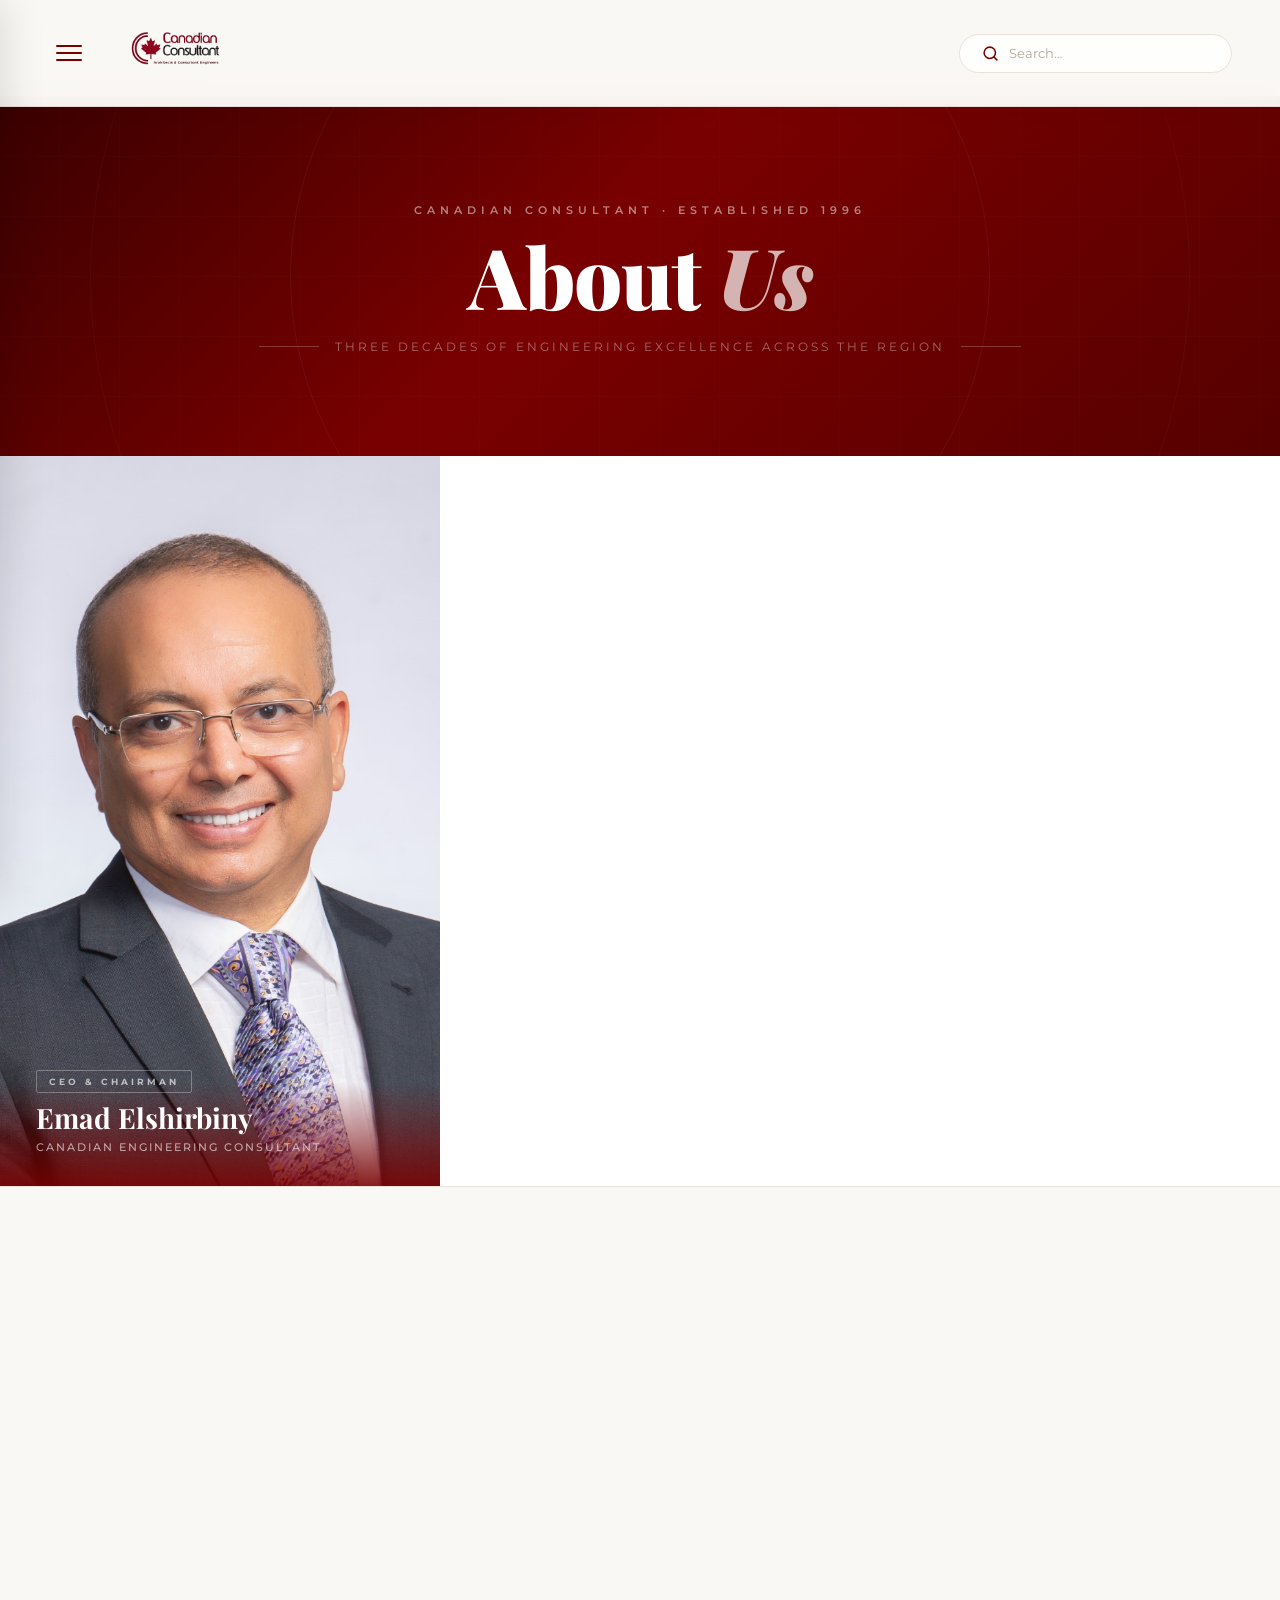
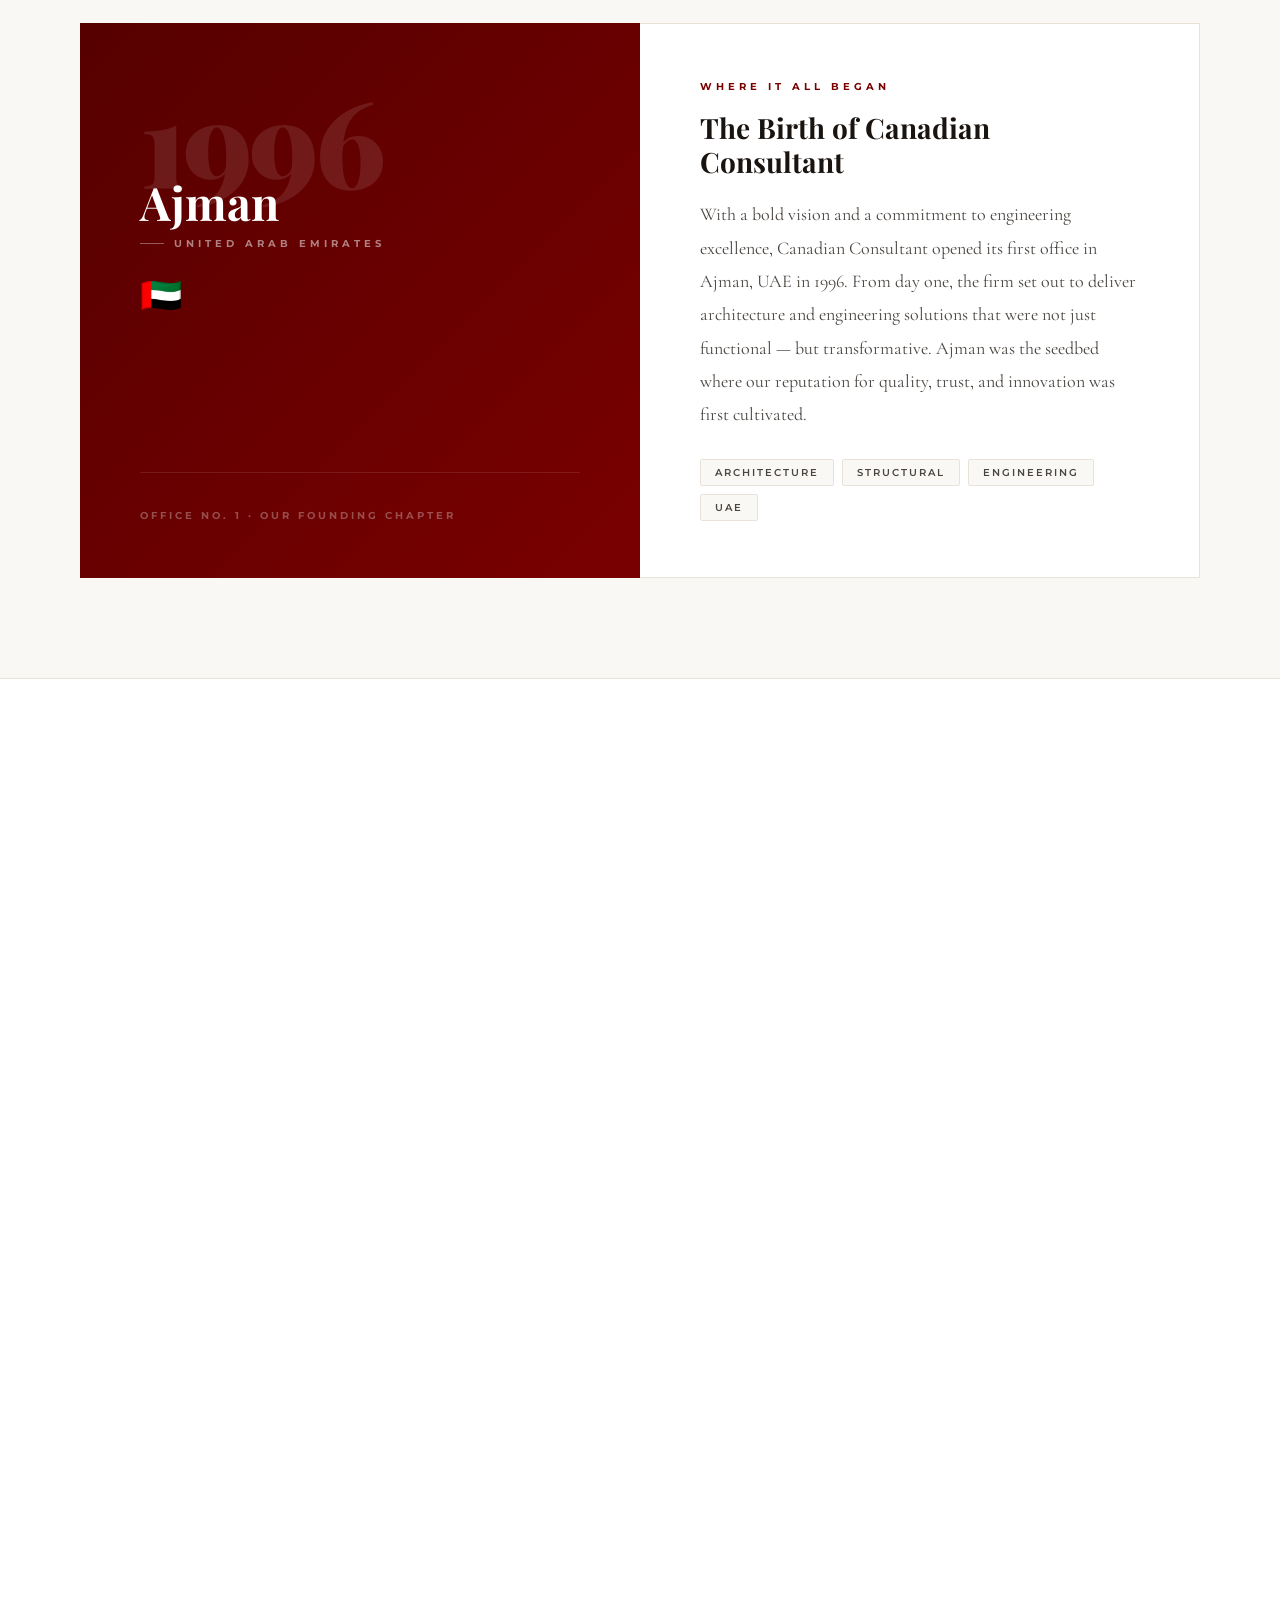
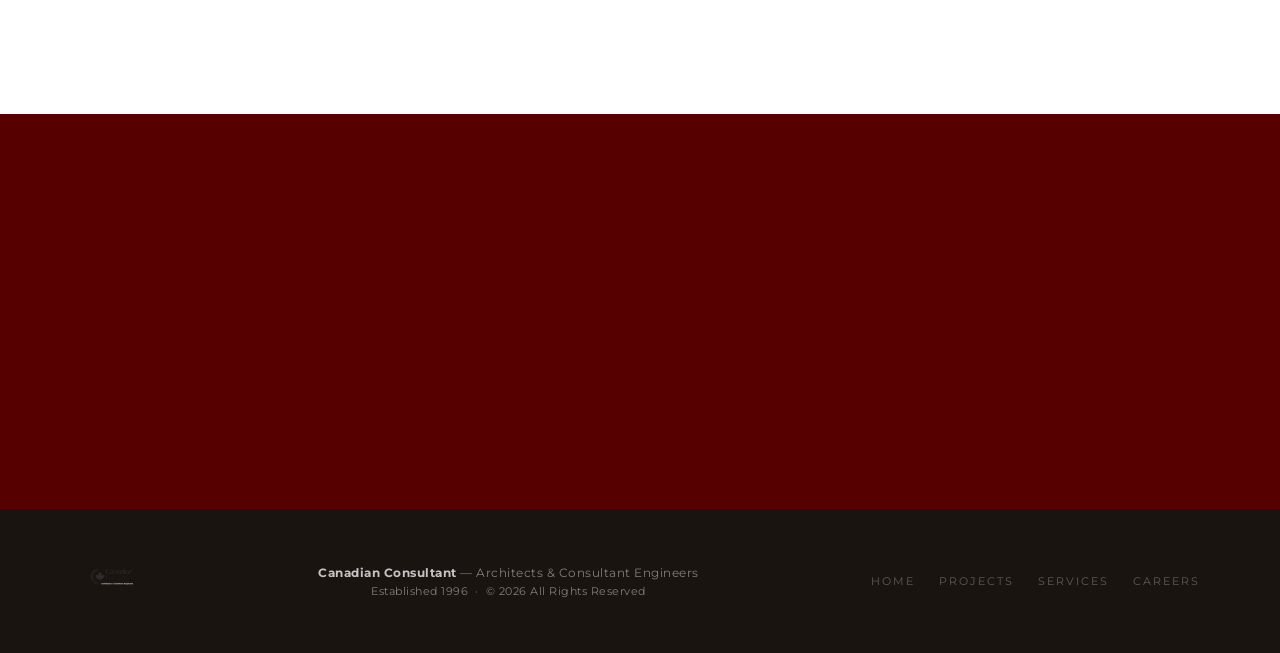
==== commit 48e20bf5: "Add files via upload" ====
--- a/about-us.html
+++ b/about-us.html
@@ -6,6 +6,7 @@
   <title>About Us – Canadian Consultant</title>
   <link rel="icon" type="image/png" href="images/logo.png">
   <link href="https://fonts.googleapis.com/css2?family=Playfair+Display:ital,wght@0,400;0,600;0,700;0,900;1,400;1,700&family=Cormorant+Garamond:wght@300;400;500;600&family=Montserrat:wght@300;400;500;600;700&display=swap" rel="stylesheet">
+  <link rel="stylesheet" href="css/nav.css">
   <link rel="stylesheet" href="css/about-us.css">
 </head>
 <body>
@@ -16,12 +17,12 @@
 <!-- SIDEBAR -->
 <aside class="sidebar" id="sidebar">
   <ul class="sidebar-menu">
-    <li><a href="#">Home <svg viewBox="0 0 24 24"><path d="M5 12h14M12 5l7 7-7 7"/></svg></a></li>
-    <li><a href="https://www.canadian-consultants.com/about-us" target="_blank" rel="noopener">About Us <svg viewBox="0 0 24 24"><path d="M5 12h14M12 5l7 7-7 7"/></svg></a></li>
+    <li><a href="index.html">Home <svg viewBox="0 0 24 24"><path d="M5 12h14M12 5l7 7-7 7"/></svg></a></li>
+    <li><a href="about-us.html" class="active">About Us <svg viewBox="0 0 24 24"><path d="M5 12h14M12 5l7 7-7 7"/></svg></a></li>
     <li><a href="https://www.canadian-consultants.com/meet-our-heroes" target="_blank" rel="noopener">Meet Our Heroes <svg viewBox="0 0 24 24"><path d="M5 12h14M12 5l7 7-7 7"/></svg></a></li>
-    <li><a href="https://www.canadian-consultants.com/projects" target="_blank" rel="noopener">Projects <svg viewBox="0 0 24 24"><path d="M5 12h14M12 5l7 7-7 7"/></svg></a></li>
+    <li><a href="projects.html">Projects <svg viewBox="0 0 24 24"><path d="M5 12h14M12 5l7 7-7 7"/></svg></a></li>
     <li><a href="https://www.canadian-consultants.com/services" target="_blank" rel="noopener">Services <svg viewBox="0 0 24 24"><path d="M5 12h14M12 5l7 7-7 7"/></svg></a></li>
-    <li><a href="#" class="active">Contact Us <svg viewBox="0 0 24 24"><path d="M5 12h14M12 5l7 7-7 7"/></svg></a></li>
+    <li><a href="contact.html">Contact Us <svg viewBox="0 0 24 24"><path d="M5 12h14M12 5l7 7-7 7"/></svg></a></li>
     <li><a href="https://www.canadian-consultants.com/careers" target="_blank" rel="noopener">Careers <svg viewBox="0 0 24 24"><path d="M5 12h14M12 5l7 7-7 7"/></svg></a></li>
   </ul>
   <div class="sidebar-logo">
@@ -43,7 +44,7 @@
     <svg viewBox="0 0 24 24" stroke-linejoin="round">
       <circle cx="11" cy="11" r="8"/><path d="m21 21-4.35-4.35"/>
     </svg>
-    <input type="text" placeholder="Search projects...">
+    <input type="text" placeholder="Search…">
   </div>
 </nav>
 
@@ -106,21 +107,11 @@
   </div>
 
   <div class="timeline-tabs reveal">
-    <button class="tl-tab active" onclick="switchTab(0)">
-      1996<span class="tl-tab-city">Ajman</span>
-    </button>
-    <button class="tl-tab" onclick="switchTab(1)">
-      1997<span class="tl-tab-city">Dubai</span>
-    </button>
-    <button class="tl-tab" onclick="switchTab(2)">
-      1999<span class="tl-tab-city">Sharjah</span>
-    </button>
-    <button class="tl-tab" onclick="switchTab(3)">
-      2010<span class="tl-tab-city">Riyadh</span>
-    </button>
-    <button class="tl-tab" onclick="switchTab(4)">
-      2014<span class="tl-tab-city">Cairo</span>
-    </button>
+    <button class="tl-tab active" onclick="switchTab(0)">1996<span class="tl-tab-city">Ajman</span></button>
+    <button class="tl-tab" onclick="switchTab(1)">1997<span class="tl-tab-city">Dubai</span></button>
+    <button class="tl-tab" onclick="switchTab(2)">1999<span class="tl-tab-city">Sharjah</span></button>
+    <button class="tl-tab" onclick="switchTab(3)">2010<span class="tl-tab-city">Riyadh</span></button>
+    <button class="tl-tab" onclick="switchTab(4)">2014<span class="tl-tab-city">Cairo</span></button>
   </div>
 
   <div class="tl-panels">
@@ -154,16 +145,17 @@
         <div class="tl-city-name">Dubai</div>
         <div class="tl-country-tag">United Arab Emirates</div>
         <div class="tl-flag">🇦🇪</div>
-        <div class="tl-milestone">Office No. 2 · The Global Stage</div>
-      </div>
-      <div class="tl-panel-right">
-        <div class="tl-event-label">First Expansion</div>
-        <div class="tl-event-title">Stepping into the World's Most Ambitious City</div>
-        <div class="tl-event-body">Just one year after our founding, Canadian Consultant established a presence in Dubai — the most dynamic and fastest-growing city in the world. This strategic move placed us at the heart of the UAE's construction boom, allowing us to take on landmark projects and forge partnerships with the region's leading developers and government authorities.</div>
-        <div class="tl-chips">
-          <span class="tl-chip">MEP Design</span>
-          <span class="tl-chip">Urban Planning</span>
-          <span class="tl-chip">Development</span>
+        <div class="tl-milestone">Office No. 2 · Expanding Our Reach</div>
+      </div>
+      <div class="tl-panel-right">
+        <div class="tl-event-label">The City of Ambition</div>
+        <div class="tl-event-title">Establishing in Dubai</div>
+        <div class="tl-event-body">Just one year after our founding, we expanded to Dubai — one of the world's most dynamic cities and a global hub for architecture and engineering. Our Dubai office became the engine of our growth, allowing us to serve major developers and government entities in the region's most ambitious urban landscape.</div>
+        <div class="tl-chips">
+          <span class="tl-chip">High-Rise</span>
+          <span class="tl-chip">Commercial</span>
+          <span class="tl-chip">Mixed-Use</span>
+          <span class="tl-chip">UAE</span>
         </div>
       </div>
     </div>
@@ -178,13 +170,13 @@
         <div class="tl-milestone">Office No. 3 · The Cultural Capital</div>
       </div>
       <div class="tl-panel-right">
-        <div class="tl-event-label">Deepening UAE Roots</div>
-        <div class="tl-event-title">Completing Our UAE Triangle</div>
-        <div class="tl-event-body">With our Sharjah office, Canadian Consultant completed a powerful footprint across the three core UAE emirates. Known as the cultural capital of the Arab world, Sharjah gave us access to a diverse portfolio of civic, cultural, and residential projects. Our three UAE offices worked in synergy, creating an integrated network capable of handling projects of any scale.</div>
-        <div class="tl-chips">
-          <span class="tl-chip">Civic Projects</span>
+        <div class="tl-event-label">Growth Within the UAE</div>
+        <div class="tl-event-title">Opening in Sharjah</div>
+        <div class="tl-event-body">With our UAE presence firmly established, we extended our footprint to Sharjah — the UAE's cultural capital — in 1999. This office allowed us to serve a growing portfolio of residential, commercial, and institutional projects in the Northern Emirates, reinforcing our reputation across the country.</div>
+        <div class="tl-chips">
           <span class="tl-chip">Residential</span>
-          <span class="tl-chip">Cultural</span>
+          <span class="tl-chip">Institutional</span>
+          <span class="tl-chip">Northern Emirates</span>
         </div>
       </div>
     </div>
@@ -194,19 +186,18 @@
       <div class="tl-panel-left">
         <div class="tl-year-big">2010</div>
         <div class="tl-city-name">Riyadh</div>
-        <div class="tl-country-tag">Saudi Arabia</div>
+        <div class="tl-country-tag">Kingdom of Saudi Arabia</div>
         <div class="tl-flag">🇸🇦</div>
-        <div class="tl-milestone">Office No. 4 · The GCC Leap</div>
-      </div>
-      <div class="tl-panel-right">
-        <div class="tl-event-label">Regional Expansion</div>
-        <div class="tl-event-title">Taking Our Expertise to the Kingdom</div>
-        <div class="tl-event-body">After over a decade of proven excellence in the UAE, Canadian Consultant expanded into the Kingdom of Saudi Arabia with an office in Riyadh. Saudi Arabia's Vision 2030 and its extraordinary infrastructure investment created the ideal environment for our expertise. Our Riyadh office became a hub for large-scale masterplanning, government facilities, and mixed-use developments across the Kingdom.</div>
-        <div class="tl-chips">
-          <span class="tl-chip">Masterplanning</span>
+        <div class="tl-milestone">Office No. 4 · Into the Kingdom</div>
+      </div>
+      <div class="tl-panel-right">
+        <div class="tl-event-label">Crossing Borders</div>
+        <div class="tl-event-title">Entering Saudi Arabia</div>
+        <div class="tl-event-body">In 2010, Canadian Consultant made its first move beyond the UAE by establishing an office in Riyadh, Saudi Arabia. This milestone marked our evolution into a regional firm, enabling us to participate in the Kingdom's massive infrastructure and development projects driven by Vision 2030's precursor initiatives.</div>
+        <div class="tl-chips">
+          <span class="tl-chip">Infrastructure</span>
           <span class="tl-chip">Government</span>
-          <span class="tl-chip">Vision 2030</span>
-          <span class="tl-chip">KSA</span>
+          <span class="tl-chip">Saudi Arabia</span>
         </div>
       </div>
     </div>
@@ -216,88 +207,76 @@
       <div class="tl-panel-left">
         <div class="tl-year-big">2014</div>
         <div class="tl-city-name">Cairo</div>
-        <div class="tl-country-tag">Egypt</div>
+        <div class="tl-country-tag">Arab Republic of Egypt</div>
         <div class="tl-flag">🇪🇬</div>
         <div class="tl-milestone">Office No. 5 · North Africa</div>
       </div>
       <div class="tl-panel-right">
-        <div class="tl-event-label">Crossing into North Africa</div>
-        <div class="tl-event-title">Bringing World-Class Engineering to Cairo</div>
-        <div class="tl-event-body">Our Cairo office marked a significant milestone — Canadian Consultant's first presence outside the GCC. Egypt, with its rich heritage and rapidly modernising economy, offered exciting opportunities across housing, infrastructure, and mixed-use development. Cairo connected us to a talented pool of engineers and architects, strengthening our capacity and enriching the diversity of our creative output.</div>
-        <div class="tl-chips">
-          <span class="tl-chip">Infrastructure</span>
-          <span class="tl-chip">Housing</span>
-          <span class="tl-chip">Mixed-Use</span>
+        <div class="tl-event-label">Reaching North Africa</div>
+        <div class="tl-event-title">A New Chapter in Cairo</div>
+        <div class="tl-event-body">Our fifth office in Cairo, Egypt completed our regional expansion across three countries. Cairo's booming real estate market and large-scale urban development projects provided new opportunities for Canadian Consultant to deliver world-class architectural and engineering solutions in one of the Arab world's most populous and historically rich cities.</div>
+        <div class="tl-chips">
+          <span class="tl-chip">Urban Development</span>
+          <span class="tl-chip">Real Estate</span>
           <span class="tl-chip">Egypt</span>
         </div>
       </div>
     </div>
 
   </div>
-
-  <div class="tl-nav">
-    <button class="tl-dot active" onclick="switchTab(0)" aria-label="1996 Ajman"></button>
-    <button class="tl-dot" onclick="switchTab(1)" aria-label="1997 Dubai"></button>
-    <button class="tl-dot" onclick="switchTab(2)" aria-label="1999 Sharjah"></button>
-    <button class="tl-dot" onclick="switchTab(3)" aria-label="2010 Riyadh"></button>
-    <button class="tl-dot" onclick="switchTab(4)" aria-label="2014 Cairo"></button>
-  </div>
-</section>
-
-<!-- CONTACT SECTION -->
+</section>
+
+<!-- CONTACT / OFFICE INFO SECTION -->
 <section class="contact-section">
-  <div class="contact-inner">
-
-    <div class="contact-info reveal">
-      <span class="contact-tag">Reach Us</span>
-      <h2 class="contact-heading">Let's Build Something <em>Remarkable</em> Together</h2>
-      <p class="contact-intro">Whether you're planning a new development, seeking an engineering partner, or simply exploring our capabilities — our team is ready to guide you from the very first conversation.</p>
-
-      <div class="offices-title">Our Offices</div>
-
-      <div class="office-item">
-        <div class="office-icon">
-          <svg viewBox="0 0 24 24"><path d="M21 10c0 7-9 13-9 13s-9-6-9-13a9 9 0 0 1 18 0z"/><circle cx="12" cy="10" r="3"/></svg>
-        </div>
-        <div>
-          <div class="office-country">🇦🇪 United Arab Emirates <span style="font-size:10px;color:var(--gray-mid);font-weight:400;">(HQ)</span></div>
-          <div class="office-cities">Ajman (est. 1996) · Dubai (est. 1997) · Sharjah (est. 1999)</div>
-        </div>
-      </div>
-
-      <div class="office-item">
-        <div class="office-icon">
-          <svg viewBox="0 0 24 24"><path d="M21 10c0 7-9 13-9 13s-9-6-9-13a9 9 0 0 1 18 0z"/><circle cx="12" cy="10" r="3"/></svg>
-        </div>
-        <div>
-          <div class="office-country">🇸🇦 Saudi Arabia</div>
-          <div class="office-cities">Riyadh (est. 2010)</div>
-        </div>
-      </div>
-
-      <div class="office-item">
-        <div class="office-icon">
-          <svg viewBox="0 0 24 24"><path d="M21 10c0 7-9 13-9 13s-9-6-9-13a9 9 0 0 1 18 0z"/><circle cx="12" cy="10" r="3"/></svg>
-        </div>
-        <div>
-          <div class="office-country">🇪🇬 Egypt</div>
-          <div class="office-cities">Cairo (est. 2014)</div>
-        </div>
-      </div>
-
-      <div class="contact-socials">
-        <a class="soc-btn" href="https://www.instagram.com/canadianconsultants_" target="_blank" rel="noopener" aria-label="Instagram">
-          <svg viewBox="0 0 24 24"><path d="M12 2.163c3.204 0 3.584.012 4.85.07 3.252.148 4.771 1.691 4.919 4.919.058 1.265.069 1.645.069 4.849 0 3.205-.012 3.584-.069 4.849-.149 3.225-1.664 4.771-4.919 4.919-1.266.058-1.644.07-4.85.07-3.204 0-3.584-.012-4.849-.07-3.26-.149-4.771-1.699-4.919-4.92-.058-1.265-.07-1.644-.07-4.849 0-3.204.013-3.583.07-4.849.149-3.227 1.664-4.771 4.919-4.919 1.266-.057 1.645-.069 4.849-.069zm0-2.163c-3.259 0-3.667.014-4.947.072-4.358.2-6.78 2.618-6.98 6.98-.059 1.281-.073 1.689-.073 4.948 0 3.259.014 3.668.072 4.948.2 4.358 2.618 6.78 6.98 6.98 1.281.058 1.689.072 4.948.072 3.259 0 3.668-.014 4.948-.072 4.354-.2 6.782-2.618 6.979-6.98.059-1.28.073-1.689.073-4.948 0-3.259-.014-3.667-.072-4.947-.196-4.354-2.617-6.78-6.979-6.98-1.281-.059-1.69-.073-4.949-.073zm0 5.838c-3.403 0-6.162 2.759-6.162 6.162s2.759 6.163 6.162 6.163 6.162-2.759 6.162-6.163c0-3.403-2.759-6.162-6.162-6.162zm0 10.162c-2.209 0-4-1.79-4-4 0-2.209 1.791-4 4-4s4 1.791 4 4c0 2.21-1.791 4-4 4zm6.406-11.845c-.796 0-1.441.645-1.441 1.44s.645 1.44 1.441 1.44c.795 0 1.439-.645 1.439-1.44s-.644-1.44-1.439-1.44z"/></svg>
-        </a>
-        <a class="soc-btn" href="https://www.facebook.com/share/1GUWWhjhip/" target="_blank" rel="noopener" aria-label="Facebook">
-          <svg viewBox="0 0 24 24"><path d="M24 12.073c0-6.627-5.373-12-12-12s-12 5.373-12 12c0 5.99 4.388 10.954 10.125 11.854v-8.385H7.078v-3.47h3.047V9.43c0-3.007 1.792-4.669 4.533-4.669 1.312 0 2.686.235 2.686.235v2.953H15.83c-1.491 0-1.956.925-1.956 1.874v2.25h3.328l-.532 3.47h-2.796v8.385C19.612 23.027 24 18.062 24 12.073z"/></svg>
-        </a>
-        <a class="soc-btn" href="https://x.com/emad_elshirbiny" target="_blank" rel="noopener" aria-label="X">
-          <svg viewBox="0 0 24 24"><path d="M18.244 2.25h3.308l-7.227 8.26 8.502 11.24H16.17l-4.714-6.231-5.401 6.231H2.744l7.73-8.835L1.254 2.25H8.08l4.26 5.632 5.905-5.632zm-1.161 17.52h1.833L7.084 4.126H5.117z"/></svg>
-        </a>
-        <a class="soc-btn" href="https://www.linkedin.com/company/canadian-engineering-consultants" target="_blank" rel="noopener" aria-label="LinkedIn">
-          <svg viewBox="0 0 24 24"><path d="M20.447 20.452h-3.554v-5.569c0-1.328-.027-3.037-1.852-3.037-1.853 0-2.136 1.445-2.136 2.939v5.667H9.351V9h3.414v1.561h.046c.477-.9 1.637-1.85 3.37-1.85 3.601 0 4.267 2.37 4.267 5.455v6.286zM5.337 7.433c-1.144 0-2.063-.926-2.063-2.065 0-1.138.92-2.063 2.063-2.063 1.14 0 2.064.925 2.064 2.063 0 1.139-.925 2.065-2.064 2.065zm1.782 13.019H3.555V9h3.564v11.452zM22.225 0H1.771C.792 0 0 .774 0 1.729v20.542C0 23.227.792 24 1.771 24h20.451C23.2 24 24 23.227 24 22.271V1.729C24 .774 23.2 0 22.222 0h.003z"/></svg>
-        </a>
+  <div class="contact-grid">
+
+    <!-- Office Locations -->
+    <div class="reveal">
+      <div class="office-list">
+        <div class="office-item">
+          <div class="office-icon">
+            <svg viewBox="0 0 24 24"><path d="M21 10c0 7-9 13-9 13s-9-6-9-13a9 9 0 0 1 18 0z"/><circle cx="12" cy="10" r="3"/></svg>
+          </div>
+          <div>
+            <div class="office-country">🇦🇪 United Arab Emirates <span style="font-size:10px;color:var(--gray-mid);font-weight:400;">(HQ)</span></div>
+            <div class="office-cities">Ajman (est. 1996) · Dubai (est. 1997) · Sharjah (est. 1999)</div>
+          </div>
+        </div>
+
+        <div class="office-item">
+          <div class="office-icon">
+            <svg viewBox="0 0 24 24"><path d="M21 10c0 7-9 13-9 13s-9-6-9-13a9 9 0 0 1 18 0z"/><circle cx="12" cy="10" r="3"/></svg>
+          </div>
+          <div>
+            <div class="office-country">🇸🇦 Saudi Arabia</div>
+            <div class="office-cities">Riyadh (est. 2010)</div>
+          </div>
+        </div>
+
+        <div class="office-item">
+          <div class="office-icon">
+            <svg viewBox="0 0 24 24"><path d="M21 10c0 7-9 13-9 13s-9-6-9-13a9 9 0 0 1 18 0z"/><circle cx="12" cy="10" r="3"/></svg>
+          </div>
+          <div>
+            <div class="office-country">🇪🇬 Egypt</div>
+            <div class="office-cities">Cairo (est. 2014)</div>
+          </div>
+        </div>
+
+        <div class="contact-socials">
+          <a class="soc-btn" href="https://www.instagram.com/canadianconsultants_" target="_blank" rel="noopener" aria-label="Instagram">
+            <svg viewBox="0 0 24 24"><path d="M12 2.163c3.204 0 3.584.012 4.85.07 3.252.148 4.771 1.691 4.919 4.919.058 1.265.069 1.645.069 4.849 0 3.205-.012 3.584-.069 4.849-.149 3.225-1.664 4.771-4.919 4.919-1.266.058-1.644.07-4.85.07-3.204 0-3.584-.012-4.849-.07-3.26-.149-4.771-1.699-4.919-4.92-.058-1.265-.07-1.644-.07-4.849 0-3.204.013-3.583.07-4.849.149-3.227 1.664-4.771 4.919-4.919 1.266-.057 1.645-.069 4.849-.069zm0-2.163c-3.259 0-3.667.014-4.947.072-4.358.2-6.78 2.618-6.98 6.98-.059 1.281-.073 1.689-.073 4.948 0 3.259.014 3.668.072 4.948.2 4.358 2.618 6.78 6.98 6.98 1.281.058 1.689.072 4.948.072 3.259 0 3.668-.014 4.948-.072 4.354-.2 6.782-2.618 6.979-6.98.059-1.28.073-1.689.073-4.948 0-3.259-.014-3.667-.072-4.947-.196-4.354-2.617-6.78-6.979-6.98-1.281-.059-1.69-.073-4.949-.073zm0 5.838c-3.403 0-6.162 2.759-6.162 6.162s2.759 6.163 6.162 6.163 6.162-2.759 6.162-6.163c0-3.403-2.759-6.162-6.162-6.162zm0 10.162c-2.209 0-4-1.79-4-4 0-2.209 1.791-4 4-4s4 1.791 4 4c0 2.21-1.791 4-4 4zm6.406-11.845c-.796 0-1.441.645-1.441 1.44s.645 1.44 1.441 1.44c.795 0 1.439-.645 1.439-1.44s-.644-1.44-1.439-1.44z"/></svg>
+          </a>
+          <a class="soc-btn" href="https://www.facebook.com/share/1GUWWhjhip/" target="_blank" rel="noopener" aria-label="Facebook">
+            <svg viewBox="0 0 24 24"><path d="M24 12.073c0-6.627-5.373-12-12-12s-12 5.373-12 12c0 5.99 4.388 10.954 10.125 11.854v-8.385H7.078v-3.47h3.047V9.43c0-3.007 1.792-4.669 4.533-4.669 1.312 0 2.686.235 2.686.235v2.953H15.83c-1.491 0-1.956.925-1.956 1.874v2.25h3.328l-.532 3.47h-2.796v8.385C19.612 23.027 24 18.062 24 12.073z"/></svg>
+          </a>
+          <a class="soc-btn" href="https://x.com/emad_elshirbiny" target="_blank" rel="noopener" aria-label="X">
+            <svg viewBox="0 0 24 24"><path d="M18.244 2.25h3.308l-7.227 8.26 8.502 11.24H16.17l-4.714-6.231-5.401 6.231H2.744l7.73-8.835L1.254 2.25H8.08l4.26 5.632 5.905-5.632zm-1.161 17.52h1.833L7.084 4.126H5.117z"/></svg>
+          </a>
+          <a class="soc-btn" href="https://www.linkedin.com/company/canadian-engineering-consultants" target="_blank" rel="noopener" aria-label="LinkedIn">
+            <svg viewBox="0 0 24 24"><path d="M20.447 20.452h-3.554v-5.569c0-1.328-.027-3.037-1.852-3.037-1.853 0-2.136 1.445-2.136 2.939v5.667H9.351V9h3.414v1.561h.046c.477-.9 1.637-1.85 3.37-1.85 3.601 0 4.267 2.37 4.267 5.455v6.286zM5.337 7.433c-1.144 0-2.063-.926-2.063-2.065 0-1.138.92-2.063 2.063-2.063 1.14 0 2.064.925 2.064 2.063 0 1.139-.925 2.065-2.064 2.065zm1.782 13.019H3.555V9h3.564v11.452zM22.225 0H1.771C.792 0 0 .774 0 1.729v20.542C0 23.227.792 24 1.771 24h20.451C23.2 24 24 23.227 24 22.271V1.729C24 .774 23.2 0 22.222 0h.003z"/></svg>
+          </a>
+        </div>
       </div>
     </div>
 
@@ -400,10 +379,10 @@
     <span style="font-size:11px;margin-top:4px;display:block;">Established 1996 &nbsp;·&nbsp; © 2026 All Rights Reserved</span>
   </div>
   <div class="footer-links">
-    <a href="#">Home</a>
-    <a href="#">Projects</a>
-    <a href="#">Services</a>
-    <a href="#">Careers</a>
+    <a href="index.html">Home</a>
+    <a href="projects.html">Projects</a>
+    <a href="https://www.canadian-consultants.com/services" target="_blank" rel="noopener">Services</a>
+    <a href="https://www.canadian-consultants.com/careers" target="_blank" rel="noopener">Careers</a>
   </div>
 </footer>
 
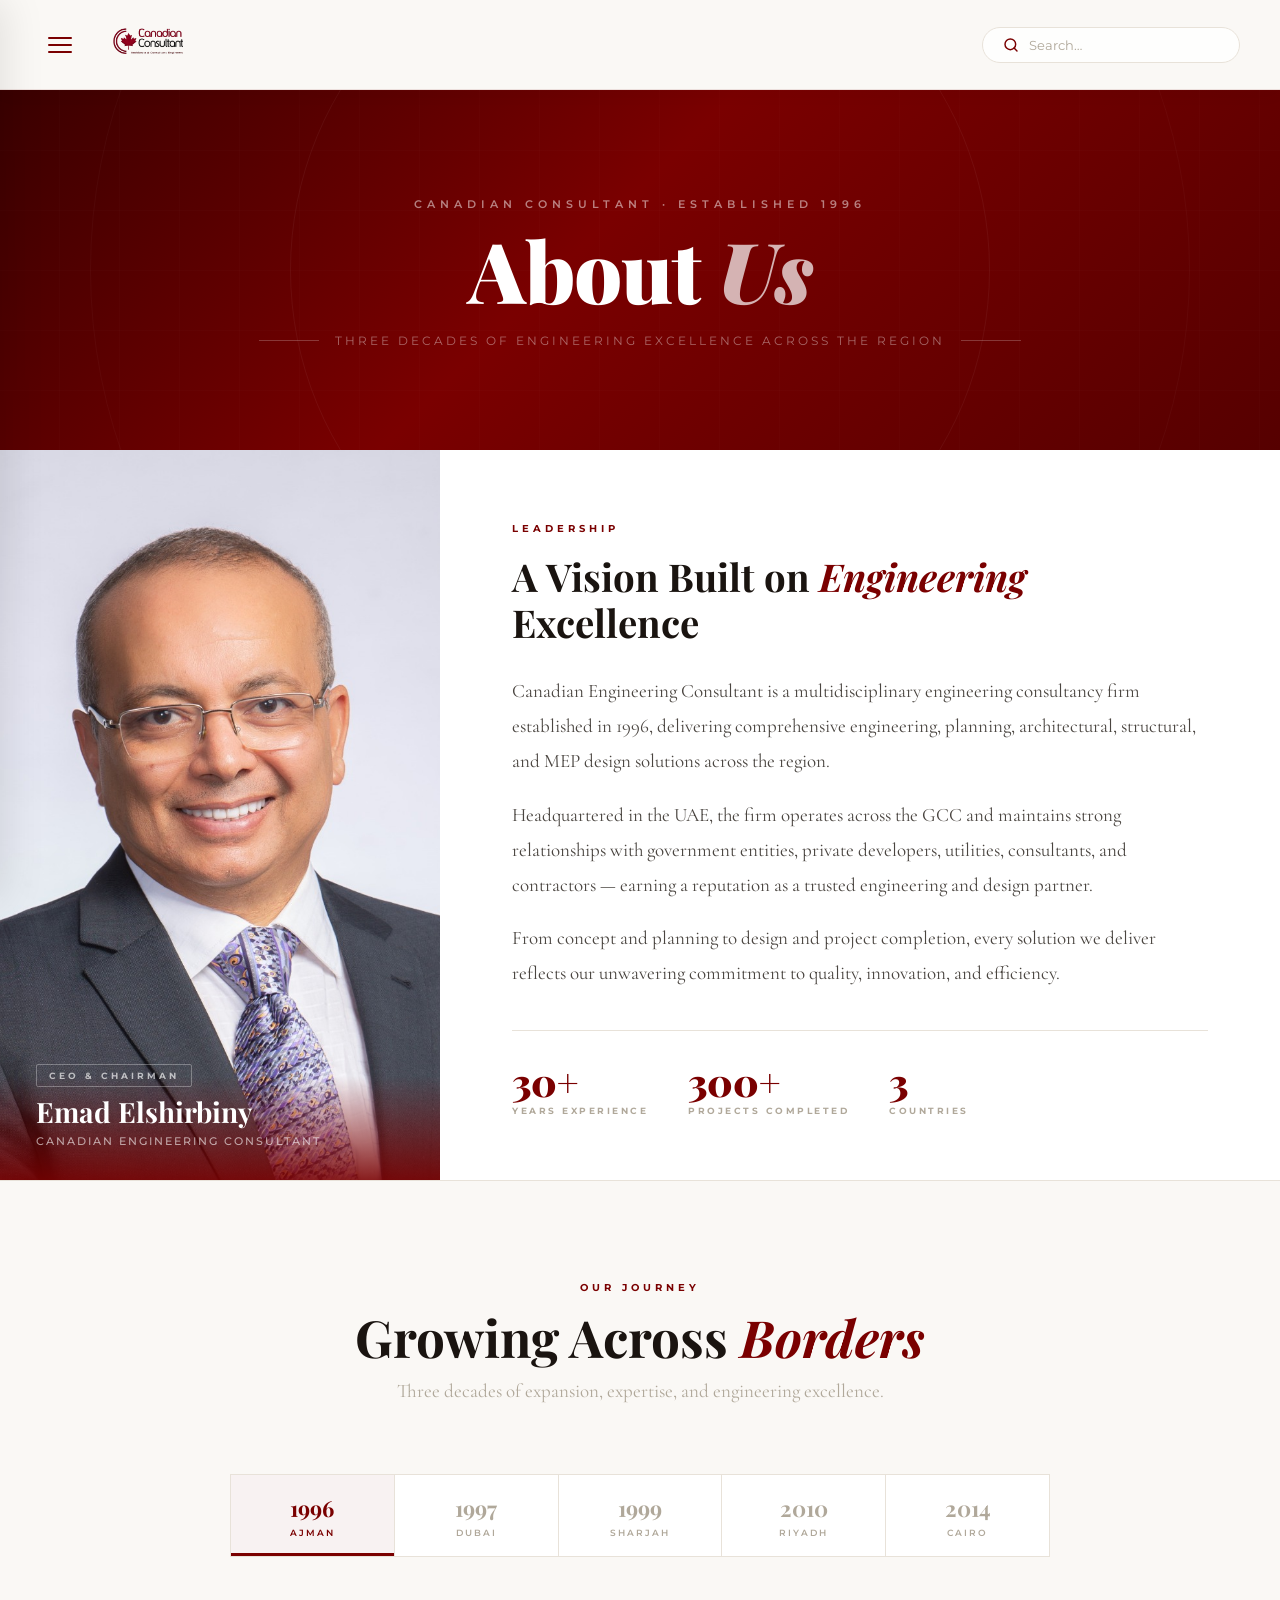
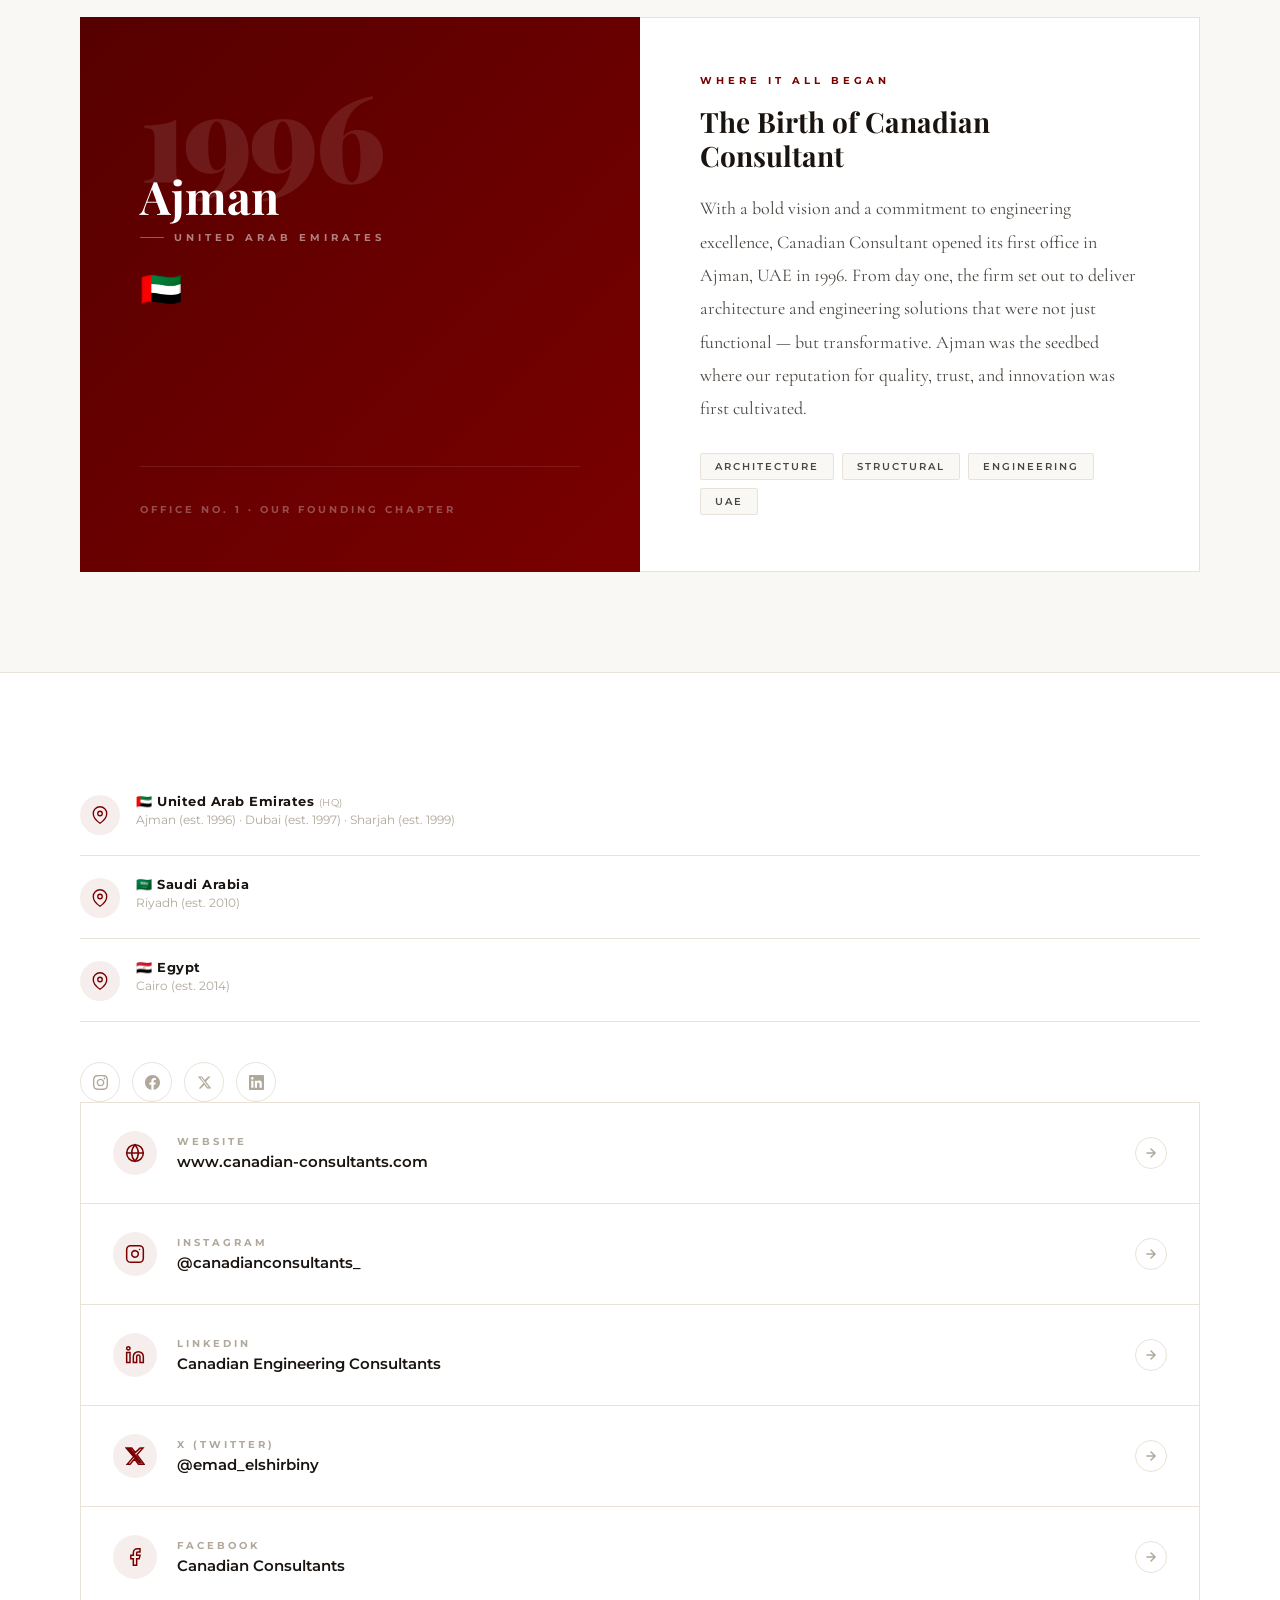
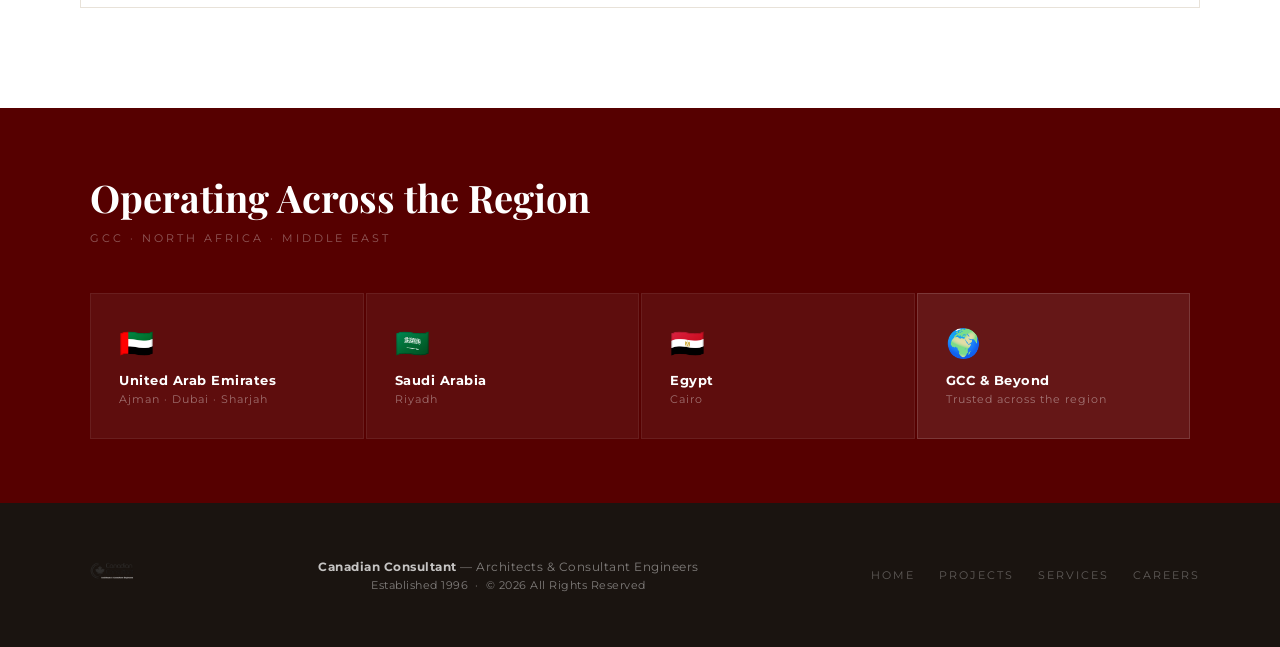
==== commit 2979620b: "Add files via upload" ====
--- a/about-us.html
+++ b/about-us.html
@@ -36,15 +36,17 @@
     <button class="menu-btn" id="menuBtn" onclick="toggleSidebar()" aria-label="Open menu">
       <span></span><span></span><span></span>
     </button>
-    <div class="nav-logo">
-      <img src="images/logo.png" alt="Canadian Consultant">
-    </div>
-  </div>
-  <div class="nav-search">
-    <svg viewBox="0 0 24 24" stroke-linejoin="round">
-      <circle cx="11" cy="11" r="8"/><path d="m21 21-4.35-4.35"/>
-    </svg>
-    <input type="text" placeholder="Search…">
+    <a href="index.html" class="nav-logo-wrap">
+      <img src="images/logo.png" alt="Canadian Consultants">
+    </a>
+  </div>
+  <div class="nav-right">
+    <div class="nav-search">
+      <svg viewBox="0 0 24 24">
+        <circle cx="11" cy="11" r="8"/><path d="m21 21-4.35-4.35"/>
+      </svg>
+      <input type="text" placeholder="Search…" aria-label="Search">
+    </div>
   </div>
 </nav>
 
--- a/css/nav.css
+++ b/css/nav.css
@@ -0,0 +1,269 @@
+/* ============================================================
+   css/nav.css — Shared navigation, sidebar & utility styles
+   Include on every page alongside its page-specific CSS
+   ============================================================ */
+
+/* ── Sidebar Overlay ──────────────────────────────────────── */
+.sidebar-overlay {
+  position: fixed;
+  inset: 0;
+  background: rgba(0, 0, 0, 0.42);
+  z-index: 240;
+  opacity: 0;
+  pointer-events: none;
+  transition: opacity 0.35s ease;
+}
+.sidebar-overlay.open {
+  opacity: 1;
+  pointer-events: all;
+}
+
+/* ── Sidebar Drawer ───────────────────────────────────────── */
+.sidebar {
+  position: fixed;
+  top: 0; left: 0; bottom: 0;
+  width: 300px;
+  background: #fff;
+  border-right: 3px solid #7A0000;
+  z-index: 1000;
+  transform: translateX(-100%);
+  transition: transform 0.42s cubic-bezier(0.25, 0.46, 0.45, 0.94);
+  display: flex;
+  flex-direction: column;
+  padding: 100px 0 44px;
+  box-shadow: 4px 0 40px rgba(0,0,0,0.10);
+}
+.sidebar.open {
+  transform: translateX(0);
+}
+.sidebar-menu {
+  list-style: none;
+  margin: 0; padding: 0;
+  flex: 1;
+}
+.sidebar-menu li {
+  border-bottom: 1px solid #e8e2d9;
+}
+.sidebar-menu li a {
+  display: flex;
+  align-items: center;
+  justify-content: space-between;
+  padding: 18px 36px;
+  color: #1a1410;
+  text-decoration: none;
+  font-family: 'Montserrat', sans-serif;
+  font-size: 12px;
+  font-weight: 600;
+  letter-spacing: 0.15em;
+  text-transform: uppercase;
+  transition: color 0.25s, background 0.2s, padding-left 0.25s;
+}
+.sidebar-menu li a:hover {
+  color: #7A0000;
+  background: rgba(122,0,0,0.04);
+  padding-left: 44px;
+}
+.sidebar-menu li a.active {
+  color: #7A0000;
+  background: rgba(122,0,0,0.05);
+  border-left: 3px solid #7A0000;
+  padding-left: 33px;
+  font-weight: 700;
+}
+.sidebar-menu li a svg {
+  width: 14px; height: 14px;
+  stroke: #7A0000;
+  fill: none;
+  stroke-width: 2;
+  stroke-linecap: round;
+  stroke-linejoin: round;
+  flex-shrink: 0;
+  opacity: 0.5;
+  transition: opacity 0.2s, transform 0.2s;
+}
+.sidebar-menu li a:hover svg,
+.sidebar-menu li a.active svg {
+  opacity: 1;
+}
+.sidebar-menu li a:hover svg { transform: translateX(4px); }
+.sidebar-logo {
+  padding: 28px 36px 0;
+  border-top: 1px solid #e8e2d9;
+  margin-top: auto;
+}
+.sidebar-logo img {
+  height: 44px;
+  opacity: 0.5;
+  object-fit: contain;
+}
+
+/* ── Hamburger / Menu Button ──────────────────────────────── */
+.menu-btn {
+  background: none;
+  border: none;
+  cursor: pointer;
+  padding: 8px;
+  display: flex;
+  flex-direction: column;
+  justify-content: center;
+  gap: 5px;
+  outline: none;
+  flex-shrink: 0;
+  border-radius: 4px;
+  transition: background 0.2s;
+}
+.menu-btn:hover { background: rgba(122,0,0,0.06); }
+.menu-btn span {
+  display: block;
+  width: 24px; height: 2px;
+  background: #7A0000;
+  border-radius: 2px;
+  transition: transform 0.3s ease, opacity 0.3s ease;
+}
+.menu-btn.open span:nth-child(1) { transform: translateY(7px) rotate(45deg); }
+.menu-btn.open span:nth-child(2) { opacity: 0; transform: scaleX(0); }
+.menu-btn.open span:nth-child(3) { transform: translateY(-7px) rotate(-45deg); }
+
+/* ── Unified Nav Bar ──────────────────────────────────────── */
+nav {
+  position: fixed; top: 0; left: 0; right: 0; z-index: 200;
+  display: flex; align-items: center; justify-content: space-between;
+  padding: 8px 40px;
+  background: rgba(250,248,245,0.97);
+  backdrop-filter: blur(16px);
+  border-bottom: 1px solid rgba(122,0,0,0.10);
+  box-shadow: 0 2px 20px rgba(0,0,0,0.04);
+  min-height: 90px;
+  gap: 16px;
+  transition: background 0.3s, box-shadow 0.3s;
+}
+nav.scrolled {
+  background: rgba(250,248,245,0.99);
+  box-shadow: 0 4px 32px rgba(0,0,0,0.08);
+}
+.nav-left {
+  display: flex; align-items: center; gap: 16px;
+  flex-shrink: 0;
+}
+.nav-logo-wrap {
+  display: flex; align-items: center;
+  text-decoration: none;
+}
+.nav-logo-wrap img,
+.nav-logo img {
+  height: 72px;
+  width: auto;
+  object-fit: contain;
+  display: block;
+}
+.nav-right {
+  display: flex; align-items: center;
+  gap: 10px;
+}
+
+/* ── Inline Search Bar (inner pages) ─────────────────────── */
+.nav-search {
+  display: flex; align-items: center; gap: 10px;
+  border: 1.5px solid #e8e2d9;
+  border-radius: 50px;
+  padding: 9px 20px;
+  background: rgba(255,255,255,0.8);
+  transition: border-color 0.2s, box-shadow 0.2s;
+}
+.nav-search:focus-within {
+  border-color: rgba(122,0,0,0.4);
+  box-shadow: 0 0 0 3px rgba(122,0,0,0.07);
+}
+.nav-search svg {
+  width: 16px; height: 16px;
+  stroke: #7A0000;
+  fill: none;
+  stroke-width: 2.2;
+  stroke-linecap: round;
+  stroke-linejoin: round;
+  flex-shrink: 0;
+}
+.nav-search input {
+  background: none; border: none; outline: none;
+  color: #1a1410;
+  font-family: 'Montserrat', sans-serif;
+  font-size: 13px;
+  width: 190px;
+}
+.nav-search input::placeholder { color: #b0a89a; }
+
+/* ── Search Button + Overlay (index.html) ────────────────── */
+.search-btn {
+  background: none; border: none; cursor: pointer;
+  display: flex; align-items: center; justify-content: center;
+  width: 42px; height: 42px; border-radius: 50%;
+  transition: background 0.2s;
+  outline: none;
+}
+.search-btn:hover { background: rgba(122,0,0,0.08); }
+.search-btn svg {
+  width: 20px; height: 20px;
+  stroke: #7A0000; fill: none;
+  stroke-width: 2.2; stroke-linecap: round;
+}
+.search-overlay {
+  position: fixed; inset: 0;
+  background: rgba(122,0,0,0.96);
+  z-index: 1100;
+  display: flex; flex-direction: column;
+  align-items: center; justify-content: center;
+  opacity: 0; pointer-events: none;
+  transition: opacity 0.3s ease;
+}
+.search-overlay.open {
+  opacity: 1; pointer-events: all;
+}
+.search-form {
+  display: flex; align-items: center; gap: 16px;
+  border-bottom: 2px solid rgba(255,255,255,0.5);
+  padding-bottom: 14px;
+  width: min(580px, 88vw);
+}
+.search-form input {
+  background: none; border: none; outline: none;
+  font-family: 'Playfair Display', serif;
+  font-size: 32px; color: white; width: 100%;
+  font-weight: 400;
+}
+.search-form input::placeholder { color: rgba(255,255,255,0.35); }
+.search-form svg {
+  width: 28px; height: 28px;
+  stroke: rgba(255,255,255,0.5); fill: none;
+  stroke-width: 2; stroke-linecap: round;
+  flex-shrink: 0;
+}
+.search-close {
+  position: absolute; top: 26px; right: 36px;
+  background: none; border: none; cursor: pointer;
+  color: rgba(255,255,255,0.6); font-size: 32px; line-height: 1;
+  transition: color 0.2s; outline: none;
+}
+.search-close:hover { color: white; }
+
+/* ── Scroll Reveal ────────────────────────────────────────── */
+.reveal {
+  opacity: 0;
+  transform: translateY(28px);
+  transition: opacity 0.65s ease, transform 0.65s ease;
+}
+.reveal.visible {
+  opacity: 1;
+  transform: translateY(0);
+}
+
+/* ── Responsive ───────────────────────────────────────────── */
+@media (max-width: 768px) {
+  nav { padding: 8px 20px; min-height: 72px; }
+  .nav-logo-wrap img, .nav-logo img { height: 56px; }
+  .nav-search input { width: 130px; }
+  .sidebar { width: 280px; }
+}
+@media (max-width: 480px) {
+  .nav-search input { width: 90px; }
+  .nav-search { padding: 8px 14px; }
+}
--- a/css/about-us.css
+++ b/css/about-us.css
@@ -12,7 +12,7 @@
   --gray-mid: #b0a89a;
   --gray-dark: #4a4540;
   --text: #1a1410;
-  --nav-height: 96px;
+  --nav-height: 90px;
 }
 
 *, *::before, *::after { margin: 0; padding: 0; box-sizing: border-box; }
@@ -24,110 +24,13 @@
   overflow-x: hidden;
 }
 
-/* ── NAV ── */
-nav {
-  position: fixed; top: 0; left: 0; right: 0; z-index: 200;
-  display: flex; align-items: center; justify-content: space-between;
-  padding: 8px 48px;
-  background: rgba(250,248,245,0.97);
-  backdrop-filter: blur(16px);
-  border-bottom: 1px solid rgba(122,0,0,0.10);
-  box-shadow: 0 2px 24px rgba(0,0,0,0.04);
-  min-height: var(--nav-height);
-}
-
-.nav-left { display: flex; align-items: center; gap: 20px; }
-
-.nav-logo img {
-  height: 90px;
-  width: auto;
-  object-fit: contain;
-  display: block;
-}
-
-.menu-btn {
-  background: none; border: none; cursor: pointer;
-  display: flex; flex-direction: column; justify-content: center;
-  gap: 5px; padding: 8px; border-radius: 4px;
-  transition: background .2s;
-  flex-shrink: 0;
-}
-.menu-btn:hover { background: rgba(122,0,0,0.06); }
-.menu-btn span {
-  display: block; width: 26px; height: 2px;
-  background: var(--crimson); border-radius: 2px;
-  transition: transform .3s, opacity .3s;
-}
-.menu-btn.open span:nth-child(1) { transform: translateY(7px) rotate(45deg); }
-.menu-btn.open span:nth-child(2) { opacity: 0; }
-.menu-btn.open span:nth-child(3) { transform: translateY(-7px) rotate(-45deg); }
-
-/* Search bar */
-.nav-search {
-  display: flex; align-items: center; gap: 10px;
-  border: 1.5px solid var(--gray-light); border-radius: 50px;
-  padding: 10px 22px;
-  background: rgba(255,255,255,0.8);
-  transition: border-color .2s, box-shadow .2s;
-}
-.nav-search:focus-within {
-  border-color: rgba(122,0,0,0.4);
-  box-shadow: 0 0 0 3px rgba(122,0,0,0.07);
-}
-.nav-search svg {
-  width: 17px; height: 17px;
-  stroke: var(--crimson); fill: none;
-  stroke-width: 2.2; stroke-linecap: round; flex-shrink: 0;
-}
-.nav-search input {
-  border: none; outline: none; background: transparent;
-  font-family: 'Montserrat', sans-serif;
-  font-size: 13px; color: var(--gray-dark); width: 200px;
-}
-.nav-search input::placeholder { color: var(--gray-mid); }
-
-/* ── SIDEBAR ── */
-.sidebar-overlay {
-  position: fixed; inset: 0; z-index: 240;
-  background: rgba(0,0,0,0.35);
-  opacity: 0; pointer-events: none; transition: opacity .3s;
-}
-.sidebar-overlay.open { opacity: 1; pointer-events: all; }
-
-.sidebar {
-  position: fixed; top: 0; left: 0; bottom: 0; width: 320px; z-index: 250;
-  background: var(--white);
-  box-shadow: 4px 0 40px rgba(0,0,0,0.12);
-  transform: translateX(-100%);
-  transition: transform .4s cubic-bezier(.4,0,.2,1);
-  display: flex; flex-direction: column;
-  padding: 110px 0 40px;
-  border-right: 3px solid var(--crimson);
-}
-.sidebar.open { transform: translateX(0); }
-
-.sidebar-menu { list-style: none; flex: 1; }
-.sidebar-menu li { border-bottom: 1px solid var(--gray-light); }
-.sidebar-menu a {
-  display: flex; align-items: center; justify-content: space-between;
-  padding: 18px 36px;
-  font-family: 'Montserrat', sans-serif;
-  font-size: 13px; font-weight: 600; letter-spacing: 2px;
-  text-transform: uppercase; color: var(--text);
-  text-decoration: none;
-  transition: background .2s, color .2s, padding-left .25s;
-}
-.sidebar-menu a:hover { background: rgba(122,0,0,0.04); color: var(--crimson); padding-left: 44px; }
-.sidebar-menu a svg { width: 14px; height: 14px; stroke: var(--crimson); fill: none; stroke-width: 2.2; stroke-linecap: round; opacity: .5; transition: opacity .2s, transform .2s; }
-.sidebar-menu a:hover svg { opacity: 1; transform: translateX(4px); }
-.sidebar-menu a.active { color: var(--crimson); background: rgba(122,0,0,0.05); border-left: 3px solid var(--crimson); padding-left: 33px; font-weight: 700; }
-
-.sidebar-logo { padding: 32px 36px 0; border-top: 1px solid var(--gray-light); margin-top: auto; }
-.sidebar-logo img { height: 48px; opacity: .5; }
+/* Nav base styles are in css/nav.css */
+
+/* Sidebar styles are in css/nav.css */
 
 /* ── HERO ── */
 .page-hero {
-  margin-top: var(--nav-height);
+  margin-top: 90px;
   position: relative; height: 360px;
   display: flex; align-items: center; justify-content: center;
   overflow: hidden;
@@ -543,7 +446,7 @@
 }
 @media (max-width: 900px) {
   nav { padding: 8px 24px; }
-  .nav-logo img { height: 72px; }
+  
   .nav-search input { width: 130px; }
   .page-hero { height: 280px; }
   .ceo-section { grid-template-columns: 1fr; }
@@ -563,7 +466,7 @@
 }
 @media (max-width: 560px) {
   .nav-search { display: none; }
-  .nav-logo img { height: 60px; }
+  
   .page-hero { height: 240px; }
   .ceo-stats { flex-direction: column; gap: 16px; }
   .timeline-tabs { flex-wrap: wrap; }
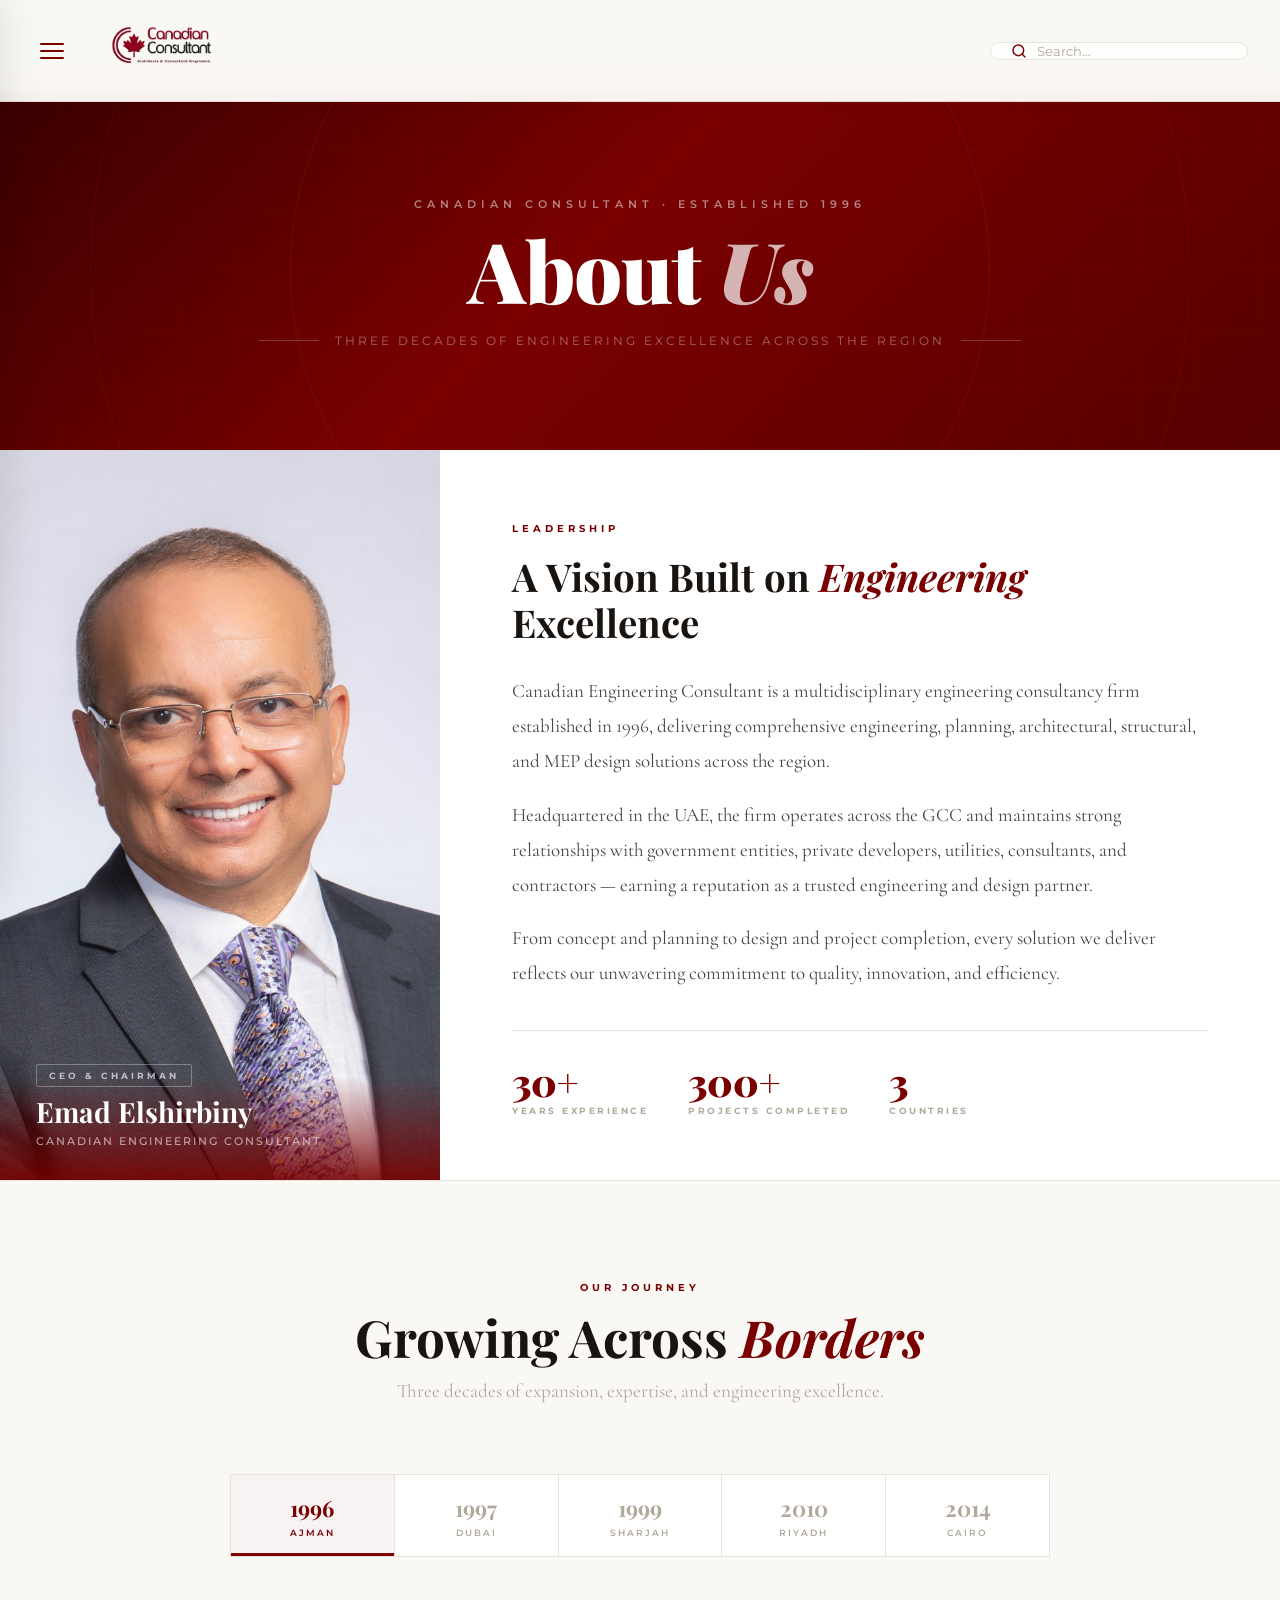
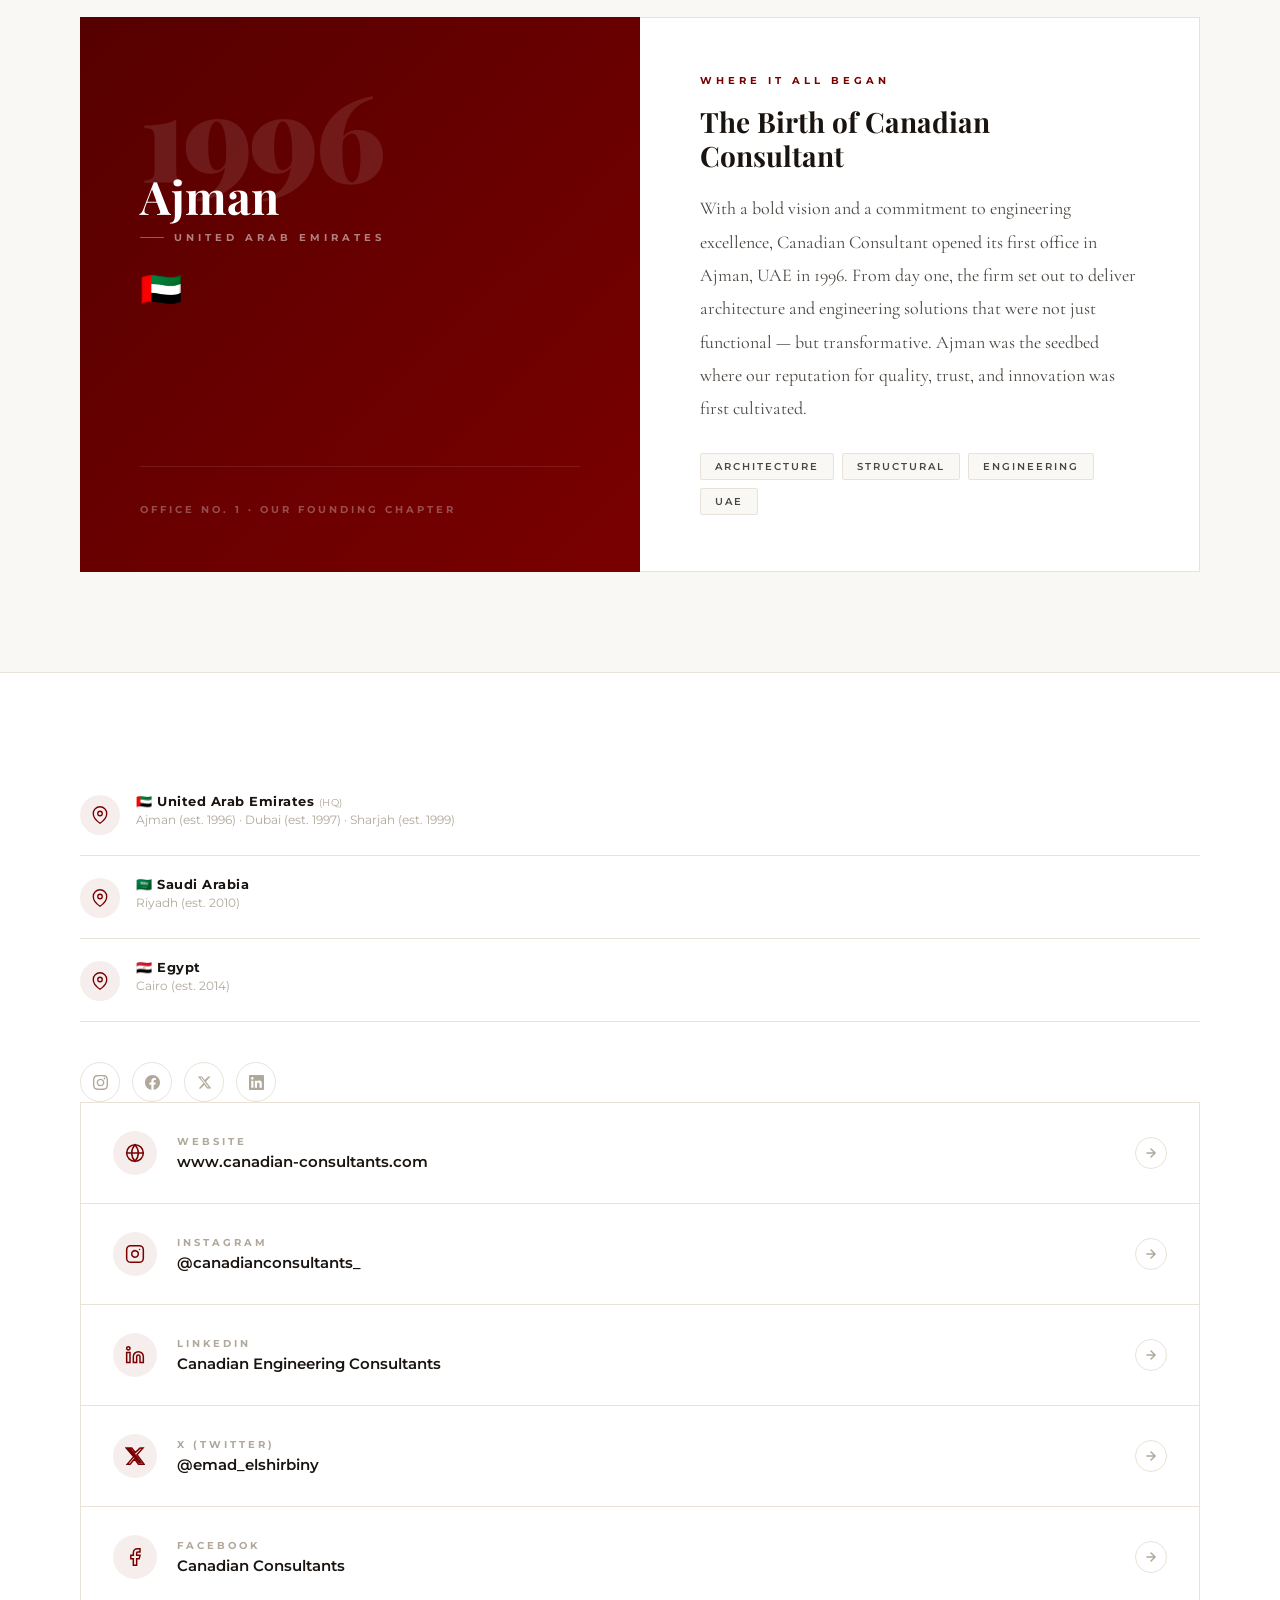
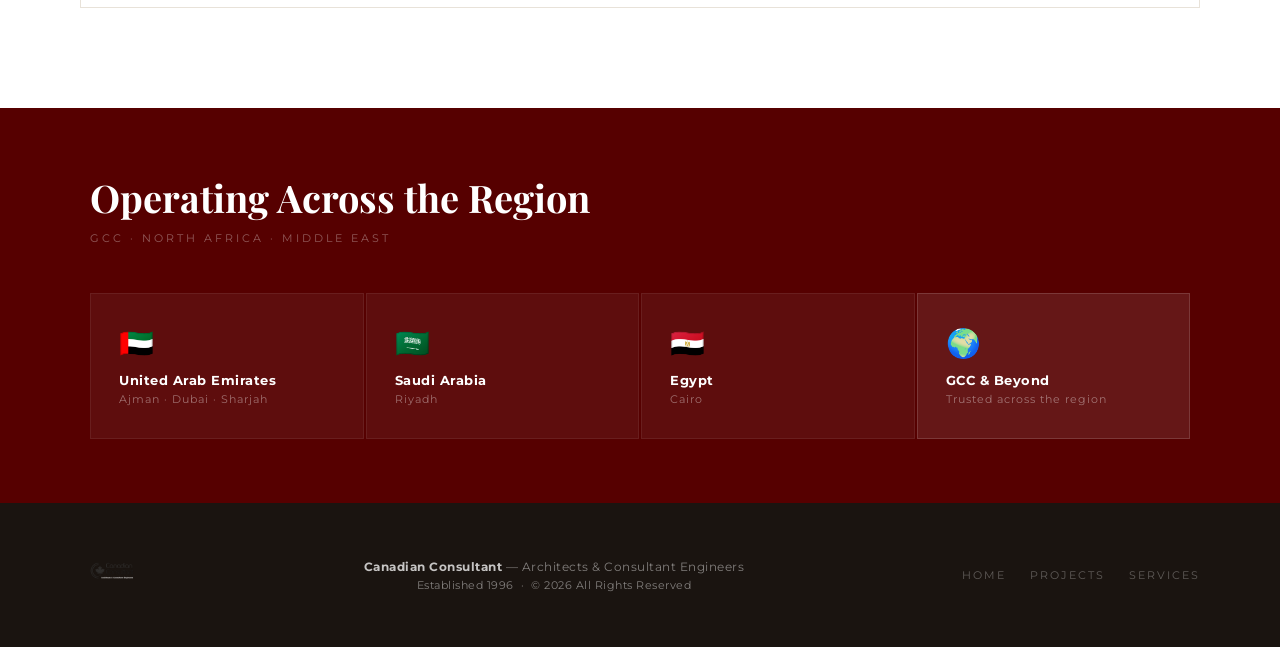
==== commit 7543a9f6: "Add files via upload" ====
--- a/about-us.html
+++ b/about-us.html
@@ -19,11 +19,9 @@
   <ul class="sidebar-menu">
     <li><a href="index.html">Home <svg viewBox="0 0 24 24"><path d="M5 12h14M12 5l7 7-7 7"/></svg></a></li>
     <li><a href="about-us.html" class="active">About Us <svg viewBox="0 0 24 24"><path d="M5 12h14M12 5l7 7-7 7"/></svg></a></li>
-    <li><a href="https://www.canadian-consultants.com/meet-our-heroes" target="_blank" rel="noopener">Meet Our Heroes <svg viewBox="0 0 24 24"><path d="M5 12h14M12 5l7 7-7 7"/></svg></a></li>
     <li><a href="projects.html">Projects <svg viewBox="0 0 24 24"><path d="M5 12h14M12 5l7 7-7 7"/></svg></a></li>
-    <li><a href="https://www.canadian-consultants.com/services" target="_blank" rel="noopener">Services <svg viewBox="0 0 24 24"><path d="M5 12h14M12 5l7 7-7 7"/></svg></a></li>
+    <li><a href="services.html">Services <svg viewBox="0 0 24 24"><path d="M5 12h14M12 5l7 7-7 7"/></svg></a></li>
     <li><a href="contact.html">Contact Us <svg viewBox="0 0 24 24"><path d="M5 12h14M12 5l7 7-7 7"/></svg></a></li>
-    <li><a href="https://www.canadian-consultants.com/careers" target="_blank" rel="noopener">Careers <svg viewBox="0 0 24 24"><path d="M5 12h14M12 5l7 7-7 7"/></svg></a></li>
   </ul>
   <div class="sidebar-logo">
     <img src="images/logo.png" alt="Canadian Consultant">
@@ -383,8 +381,7 @@
   <div class="footer-links">
     <a href="index.html">Home</a>
     <a href="projects.html">Projects</a>
-    <a href="https://www.canadian-consultants.com/services" target="_blank" rel="noopener">Services</a>
-    <a href="https://www.canadian-consultants.com/careers" target="_blank" rel="noopener">Careers</a>
+    <a href="services.html">Services</a>
   </div>
 </footer>
 
--- a/css/nav.css
+++ b/css/nav.css
@@ -30,7 +30,7 @@
   transition: transform 0.42s cubic-bezier(0.25, 0.46, 0.45, 0.94);
   display: flex;
   flex-direction: column;
-  padding: 100px 0 44px;
+  padding: 120px 0 44px;        /* Clears the tallest breakpoint */
   box-shadow: 4px 0 40px rgba(0,0,0,0.10);
 }
 .sidebar.open {
@@ -128,14 +128,15 @@
 nav {
   position: fixed; top: 0; left: 0; right: 0; z-index: 200;
   display: flex; align-items: center; justify-content: space-between;
-  padding: 8px 40px;
+  padding: 0px 32px;
   background: rgba(250,248,245,0.97);
   backdrop-filter: blur(16px);
   border-bottom: 1px solid rgba(122,0,0,0.10);
   box-shadow: 0 2px 20px rgba(0,0,0,0.04);
-  min-height: 90px;
-  gap: 16px;
+  min-height: clamp(88px, 5vw, 104px);
+  gap: 0px;
   transition: background 0.3s, box-shadow 0.3s;
+  overflow: visible;                 /* Allow logo to break out */
 }
 nav.scrolled {
   background: rgba(250,248,245,0.99);
@@ -144,14 +145,16 @@
 .nav-left {
   display: flex; align-items: center; gap: 16px;
   flex-shrink: 0;
+  overflow: visible;                 /* Allow logo to break out */
 }
 .nav-logo-wrap {
   display: flex; align-items: center;
   text-decoration: none;
+  overflow: visible;                 /* Allow logo to break out */
 }
 .nav-logo-wrap img,
 .nav-logo img {
-  height: 72px;
+  height: clamp(101px, 5.75vw, 120px);   /* ~115% of nav min-height */
   width: auto;
   object-fit: contain;
   display: block;
@@ -166,7 +169,7 @@
   display: flex; align-items: center; gap: 10px;
   border: 1.5px solid #e8e2d9;
   border-radius: 50px;
-  padding: 9px 20px;
+  padding: 0px 20px;
   background: rgba(255,255,255,0.8);
   transition: border-color 0.2s, box-shadow 0.2s;
 }
@@ -258,12 +261,12 @@
 
 /* ── Responsive ───────────────────────────────────────────── */
 @media (max-width: 768px) {
-  nav { padding: 8px 20px; min-height: 72px; }
-  .nav-logo-wrap img, .nav-logo img { height: 56px; }
+  nav { padding: 0px 20px; min-height: 80px; }
+  .nav-logo-wrap img,.nav-logo img { height: 92px; }  /* 115% of 80px */
   .nav-search input { width: 130px; }
   .sidebar { width: 280px; }
 }
 @media (max-width: 480px) {
   .nav-search input { width: 90px; }
   .nav-search { padding: 8px 14px; }
-}
+}
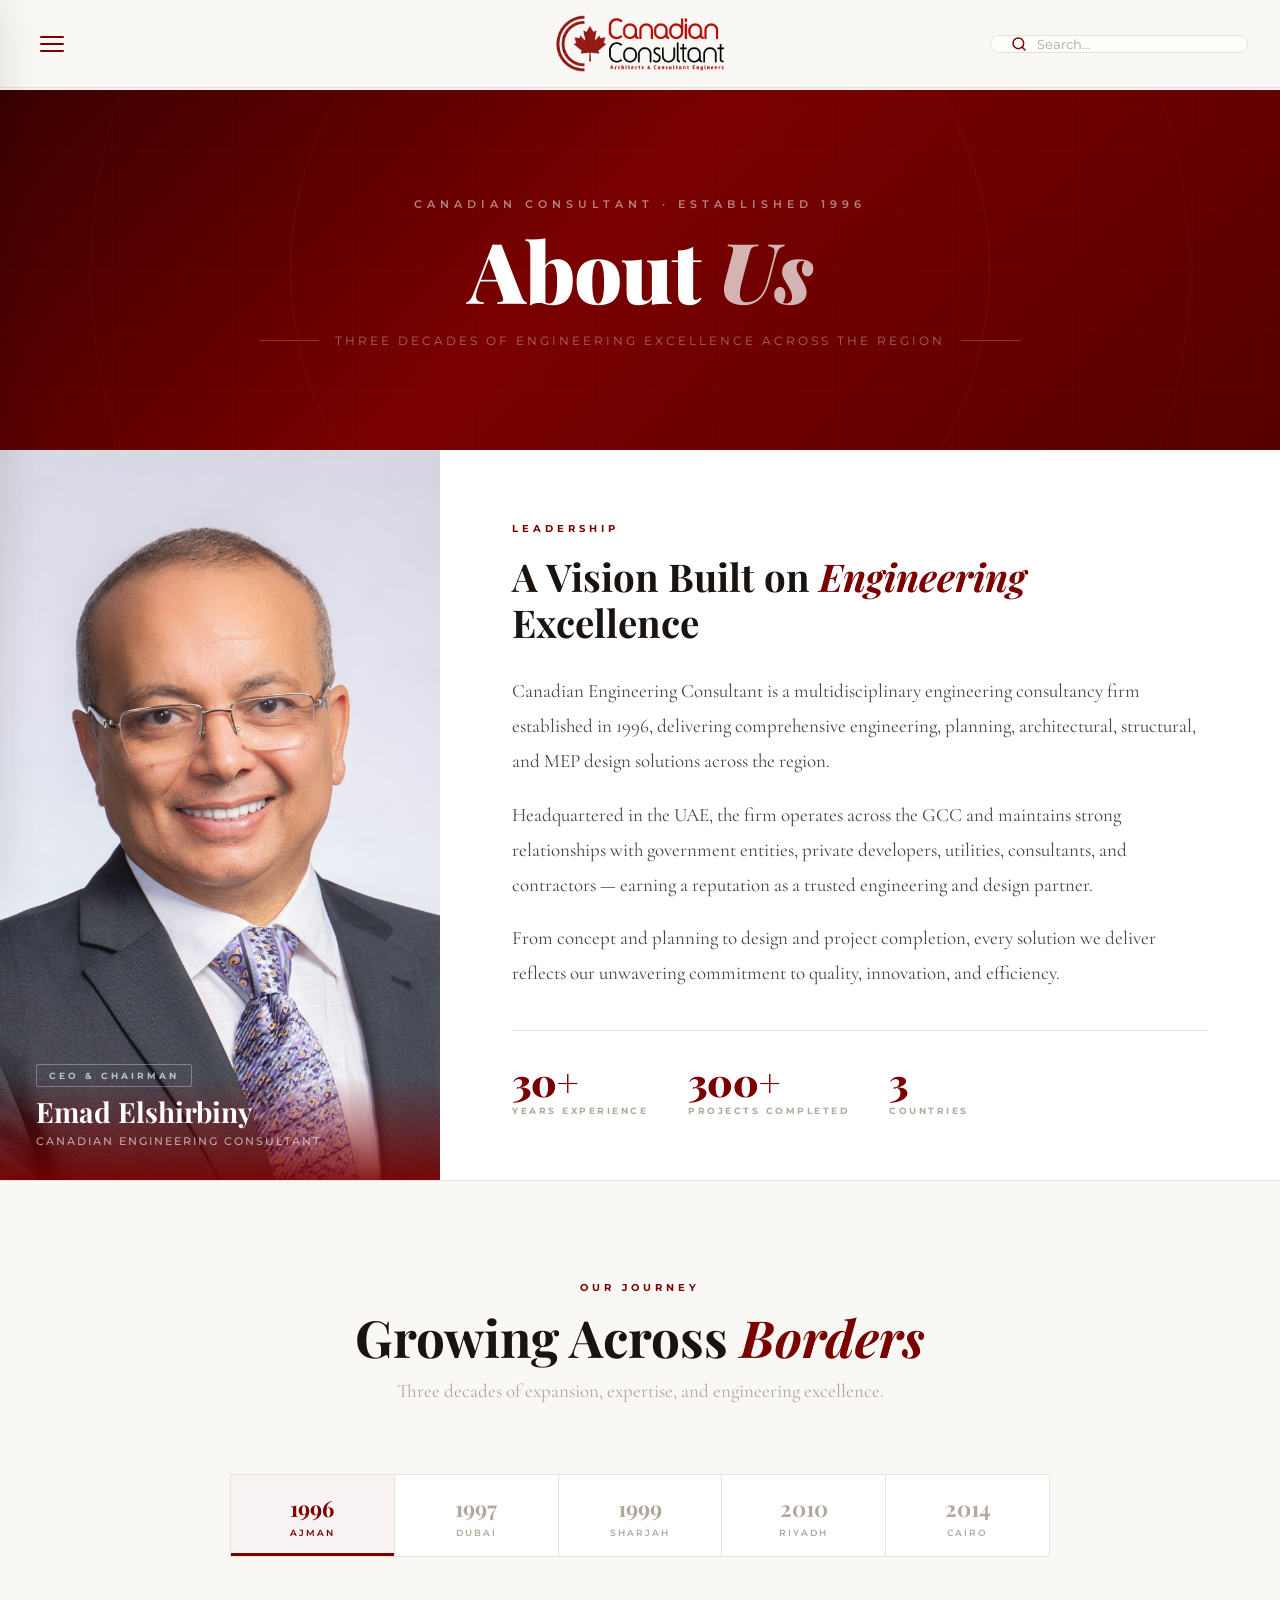
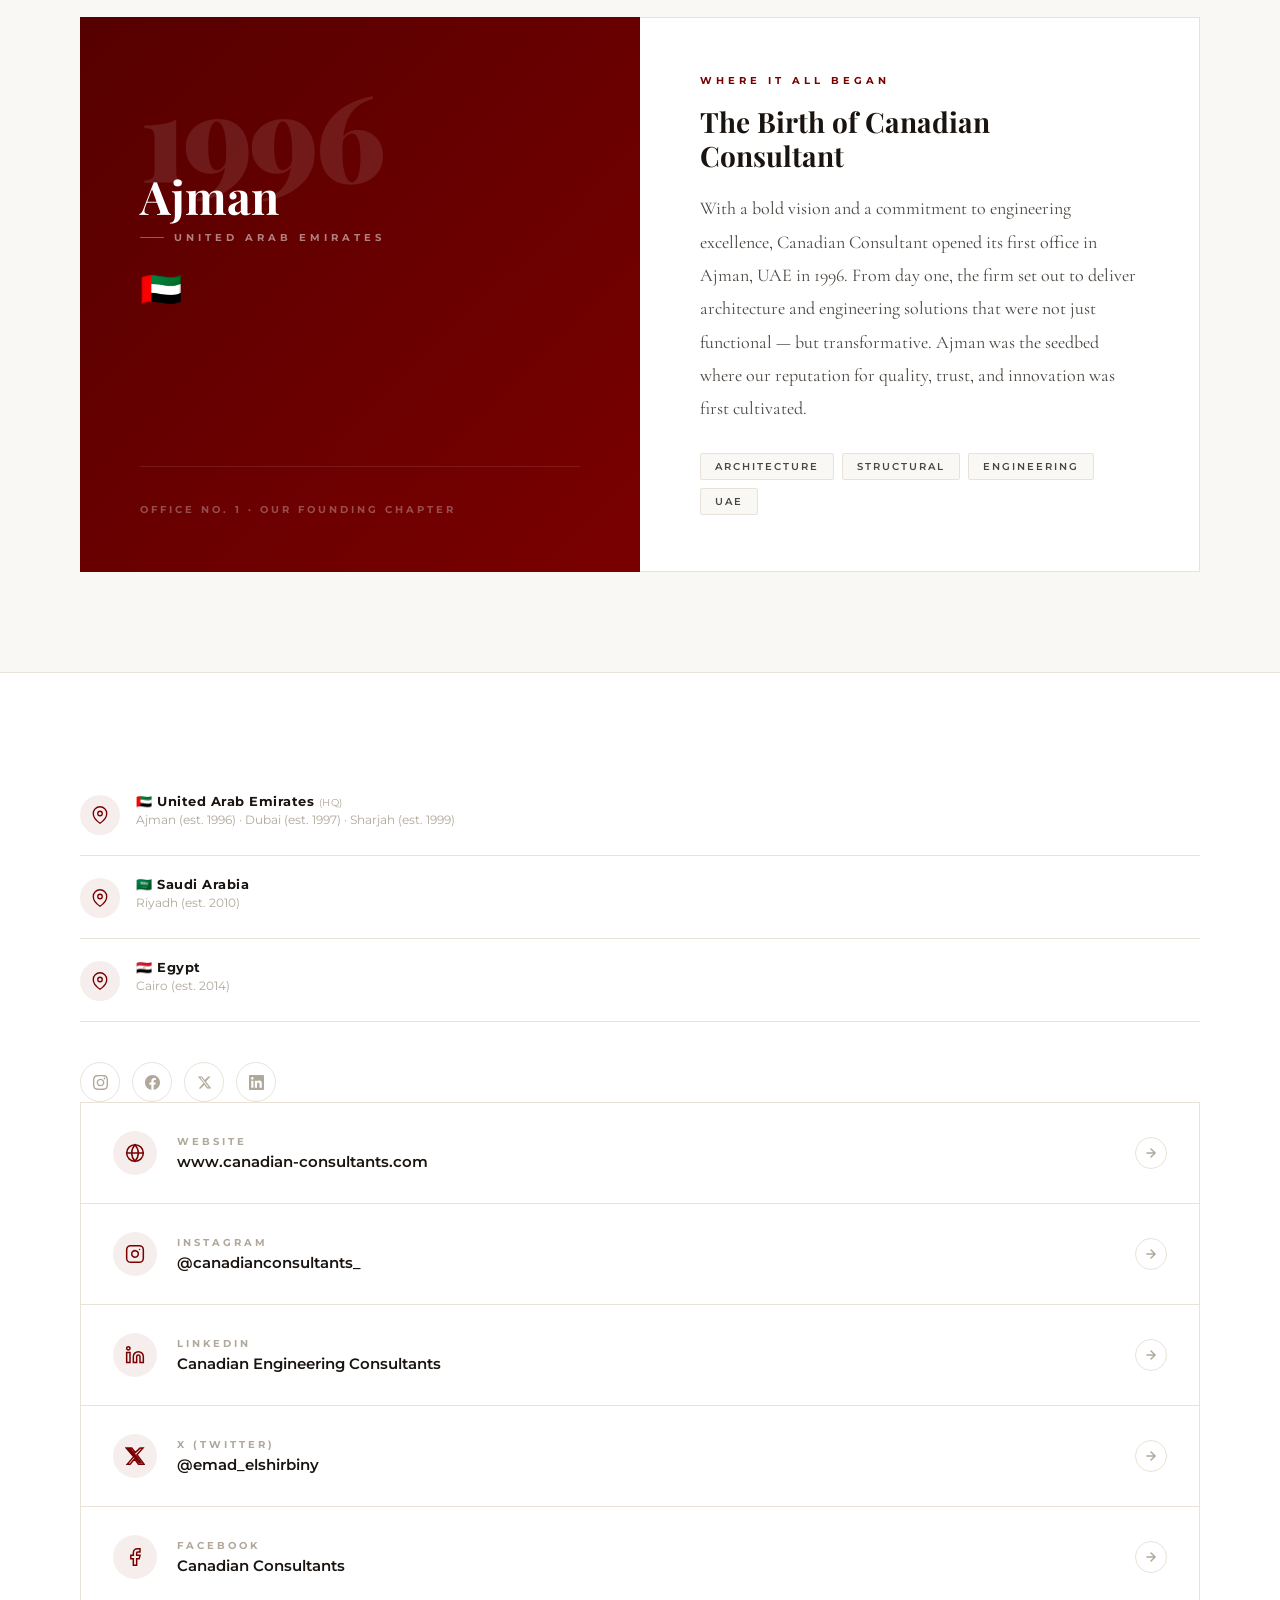
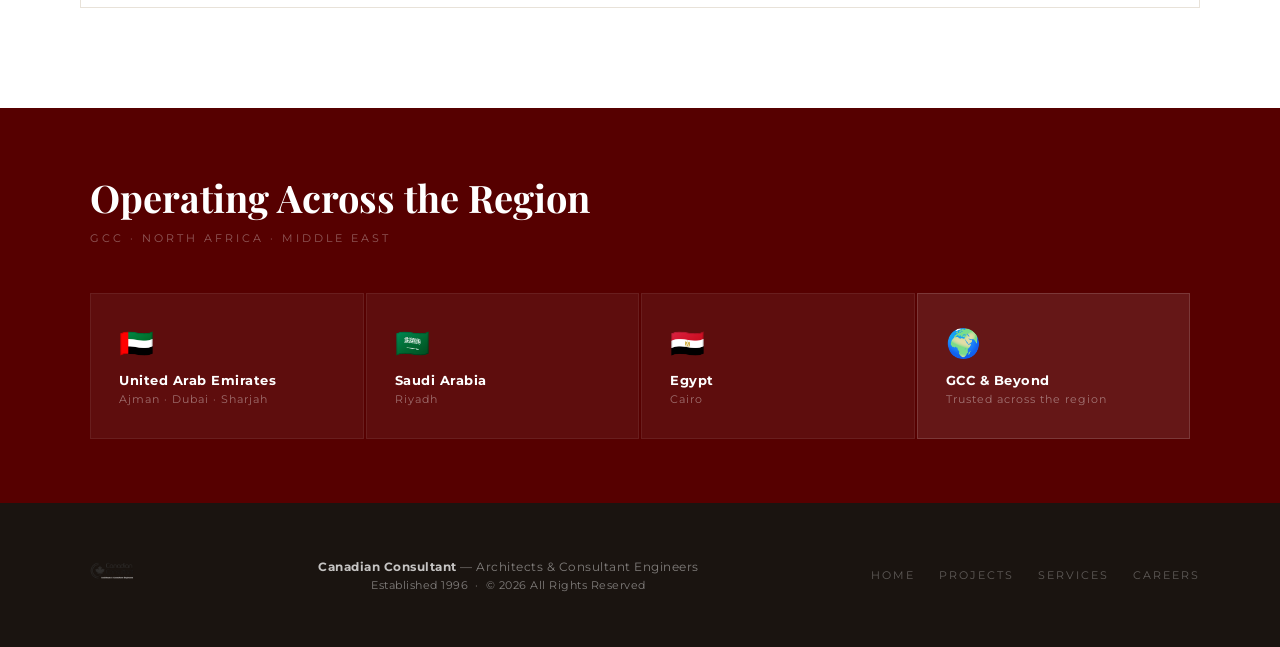
==== commit 72fa7f3d: "Add files via upload" ====
--- a/about-us.html
+++ b/about-us.html
@@ -20,7 +20,7 @@
     <li><a href="index.html">Home <svg viewBox="0 0 24 24"><path d="M5 12h14M12 5l7 7-7 7"/></svg></a></li>
     <li><a href="about-us.html" class="active">About Us <svg viewBox="0 0 24 24"><path d="M5 12h14M12 5l7 7-7 7"/></svg></a></li>
     <li><a href="projects.html">Projects <svg viewBox="0 0 24 24"><path d="M5 12h14M12 5l7 7-7 7"/></svg></a></li>
-    <li><a href="services.html">Services <svg viewBox="0 0 24 24"><path d="M5 12h14M12 5l7 7-7 7"/></svg></a></li>
+    <li><a href="https://www.canadian-consultants.com/services" target="_blank" rel="noopener">Services <svg viewBox="0 0 24 24"><path d="M5 12h14M12 5l7 7-7 7"/></svg></a></li>
     <li><a href="contact.html">Contact Us <svg viewBox="0 0 24 24"><path d="M5 12h14M12 5l7 7-7 7"/></svg></a></li>
   </ul>
   <div class="sidebar-logo">
@@ -35,7 +35,7 @@
       <span></span><span></span><span></span>
     </button>
     <a href="index.html" class="nav-logo-wrap">
-      <img src="images/logo.png" alt="Canadian Consultants">
+      <img src="images/logo_header.png" alt="Canadian Consultants">
     </a>
   </div>
   <div class="nav-right">
@@ -381,10 +381,12 @@
   <div class="footer-links">
     <a href="index.html">Home</a>
     <a href="projects.html">Projects</a>
-    <a href="services.html">Services</a>
+    <a href="https://www.canadian-consultants.com/services" target="_blank" rel="noopener">Services</a>
+    <a href="https://www.canadian-consultants.com/careers" target="_blank" rel="noopener">Careers</a>
   </div>
 </footer>
 
 <script src="js/about-us.js"></script>
+<script src="js/search.js"></script>
 </body>
 </html>
--- a/css/nav.css
+++ b/css/nav.css
@@ -269,4 +269,62 @@
 @media (max-width: 480px) {
   .nav-search input { width: 90px; }
   .nav-search { padding: 8px 14px; }
-}+}
+
+/* ── Centered header logo ─────────────────────────────────── */
+.nav-logo-wrap {
+  position: absolute; left: 50%; top: 50%;
+  transform: translate(-50%, -50%);
+}
+.nav-logo-wrap img,
+.nav-logo img { height: clamp(58px, 4.2vw, 76px); width: auto; }
+@media (max-width: 768px) {
+  .nav-logo-wrap img,.nav-logo img { height: 50px; }
+}
+@media (max-width: 640px) {
+  .nav-search { display: none; }
+}
+
+/* ── Search results ───────────────────────────────────────── */
+.nav-results {
+  position: fixed; top: clamp(88px, 5vw, 104px); right: 32px;
+  width: min(380px, calc(100vw - 32px));
+  background: #fff; border: 1px solid #e8e2d9; border-top: 2px solid #7A0000;
+  box-shadow: 0 18px 50px rgba(0,0,0,0.14);
+  z-index: 300; display: none; max-height: 60vh; overflow-y: auto;
+}
+.nav-results.show { display: block; }
+.nav-results a, .overlay-results a {
+  display: flex; flex-direction: column; gap: 3px;
+  padding: 13px 20px; text-decoration: none;
+  border-bottom: 1px solid #f0ebe3;
+}
+.nav-results a strong { font-family: 'Playfair Display', serif; font-size: 16px; color: #7A0000; font-weight: 700; }
+.nav-results a span { font-size: 11px; letter-spacing: 1px; text-transform: uppercase; color: #8a8174; }
+.nav-results a:hover { background: #faf6f1; }
+.sr-empty { padding: 18px 20px; font-size: 13px; color: #8a8174; }
+
+.overlay-results {
+  width: min(580px, 88vw); margin-top: 18px; max-height: 50vh; overflow-y: auto; display: none;
+}
+.overlay-results.show { display: block; }
+.overlay-results a { border-bottom: 1px solid rgba(255,255,255,0.15); padding: 14px 4px; }
+.overlay-results a strong { font-family: 'Playfair Display', serif; font-size: 20px; color: #fff; font-weight: 400; }
+.overlay-results a span { font-size: 11px; letter-spacing: 1.5px; text-transform: uppercase; color: rgba(255,255,255,0.55); }
+.overlay-results a:hover strong { text-decoration: underline; }
+.overlay-results .sr-empty { color: rgba(255,255,255,0.6); padding: 14px 4px; }
+
+.search-empty { text-align: center; padding: 60px 20px; color: #8a8174; font-size: 15px; }
+.project-card.search-flash { outline: 3px solid #C9A96E; outline-offset: 4px; }
+
+/* phones: search collapses to an icon and opens over the logo */
+@media (max-width: 640px) {
+  .nav-search { display: flex; cursor: pointer; padding: 10px; }
+  .nav-search input { width: 0; padding: 0; }
+  .nav-search:focus-within {
+    position: absolute; right: 16px; top: 50%; transform: translateY(-50%);
+    background: #fff; z-index: 5; padding: 8px 16px;
+  }
+  .nav-search:focus-within input { width: min(220px, 56vw); }
+  .nav-results { right: 16px; }
+}
